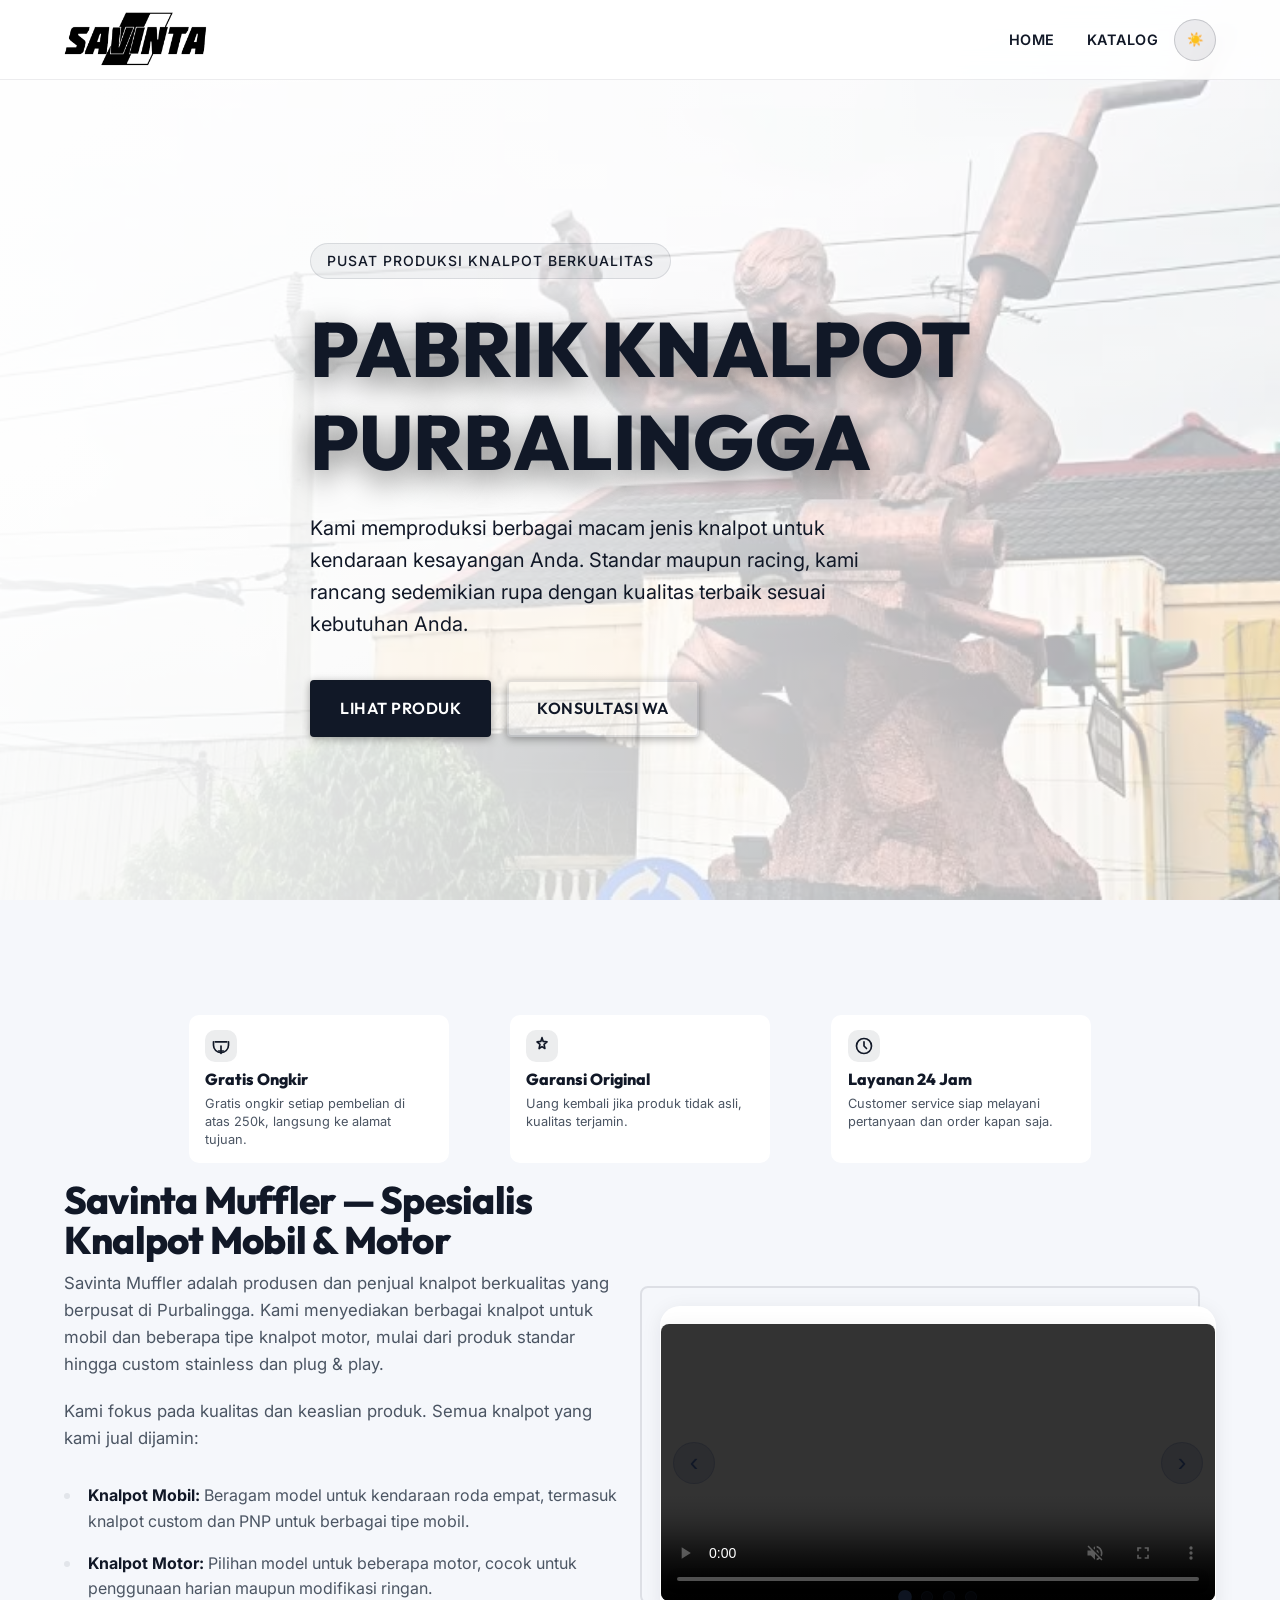
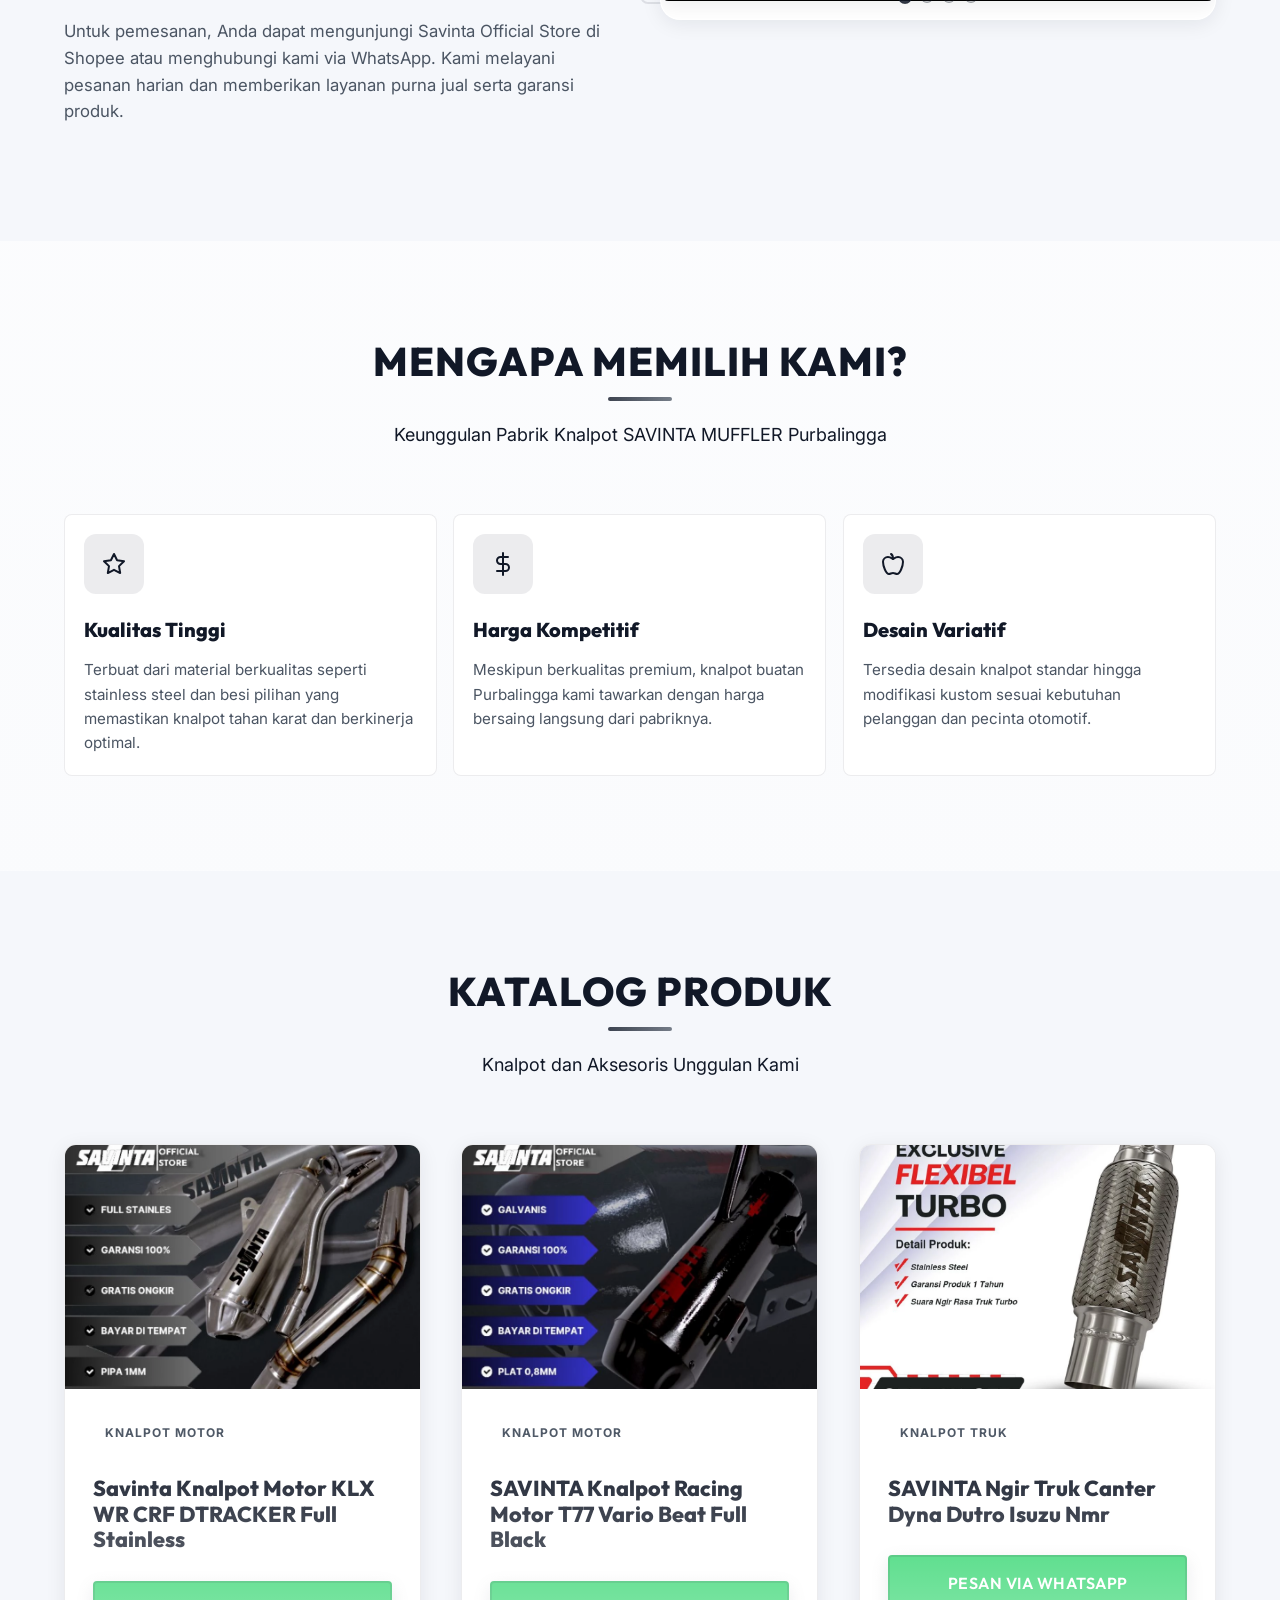
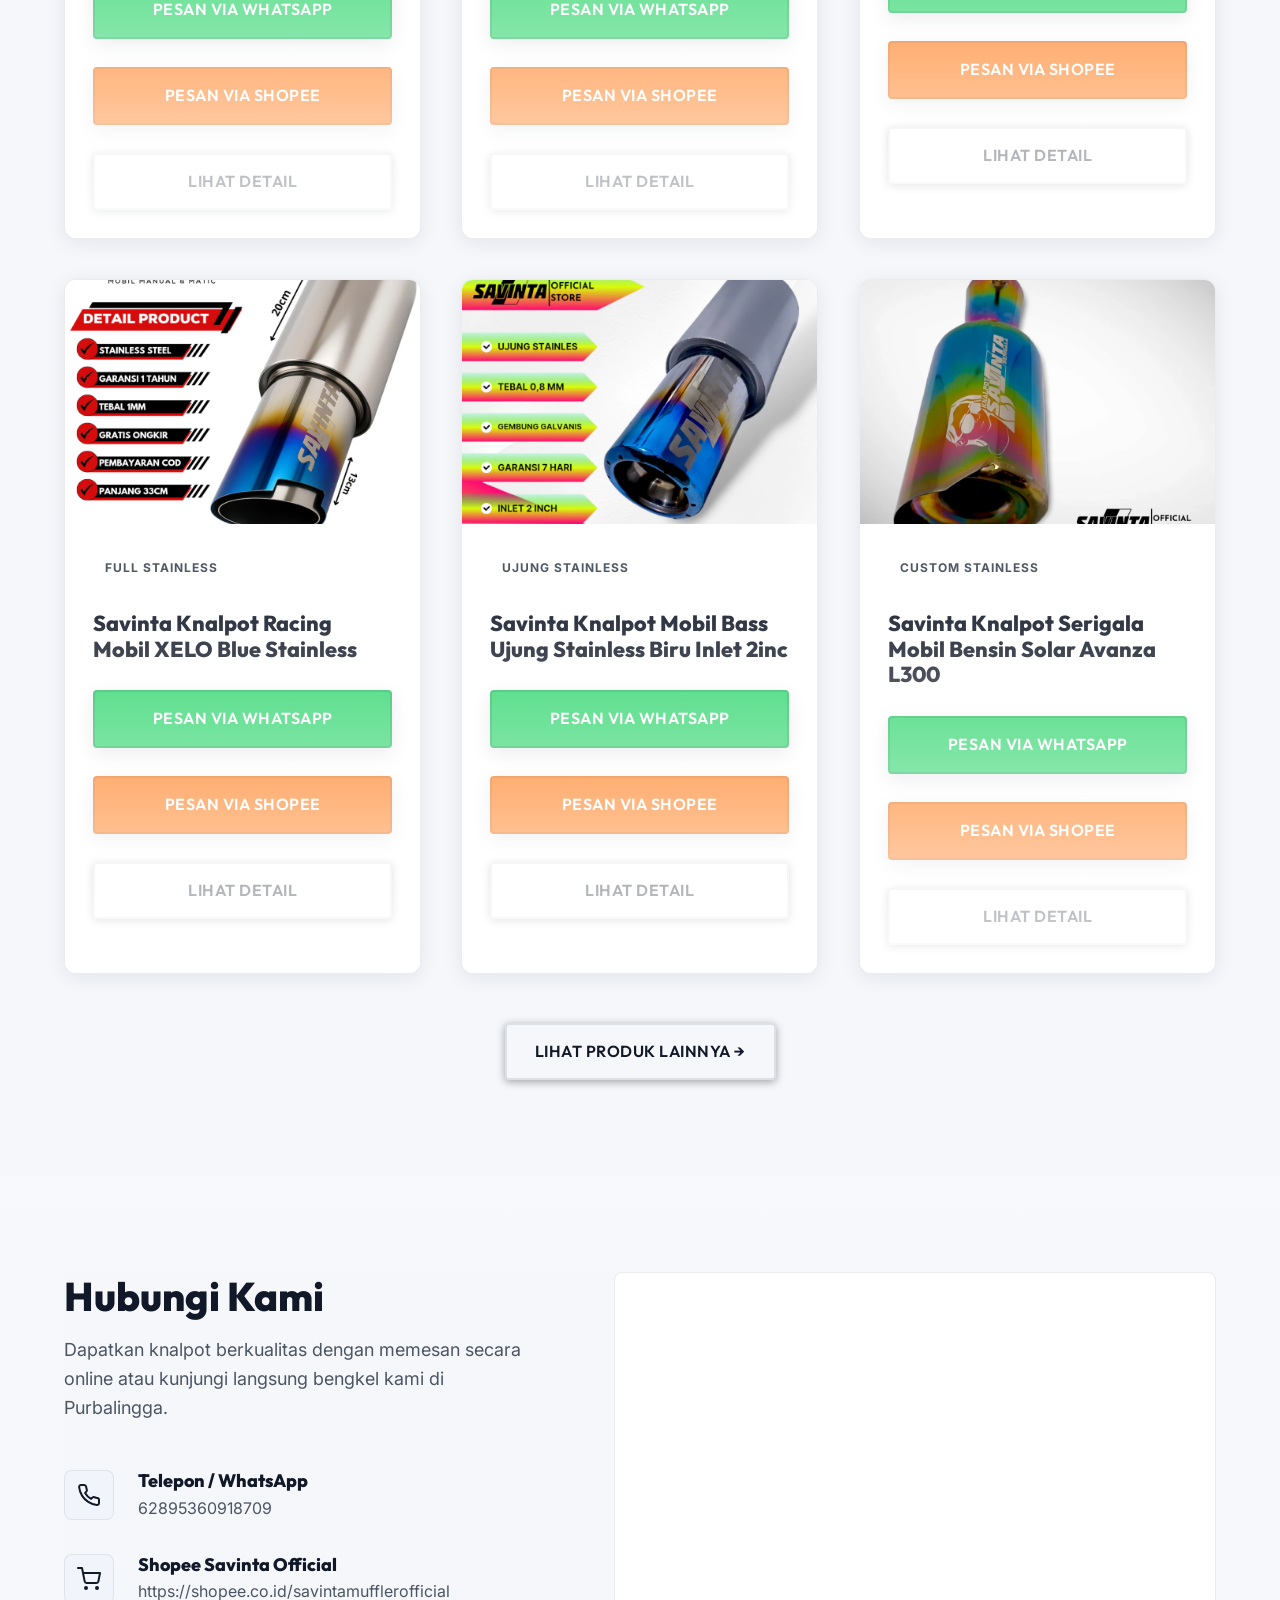
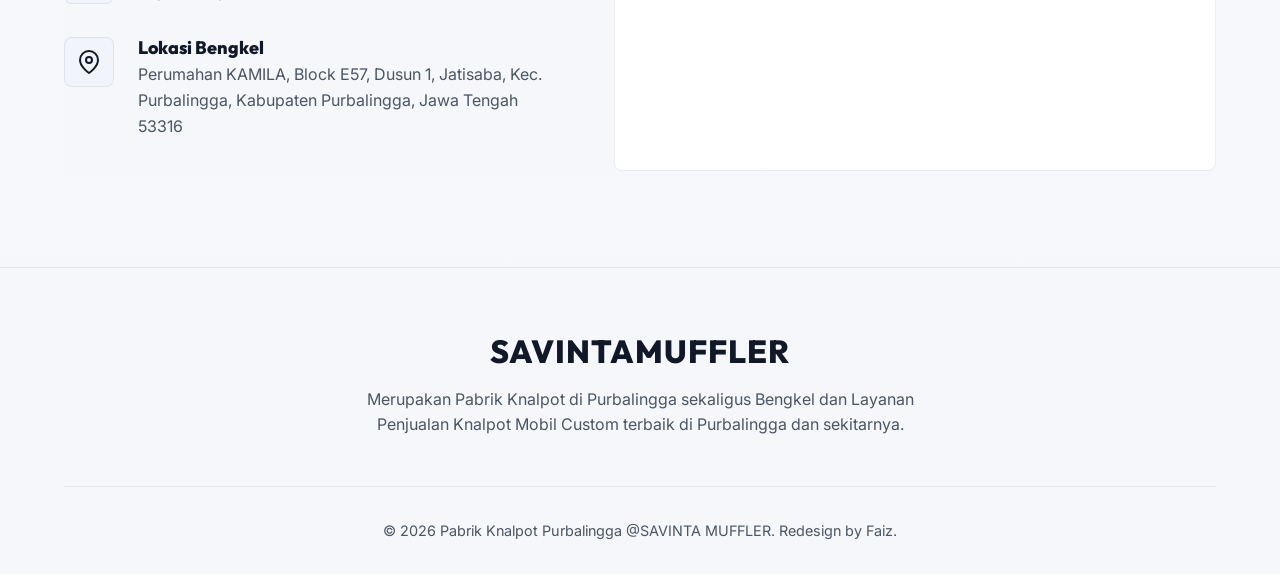
==== index.html @ f78b338f "Initial website upload" ====
<!DOCTYPE html>
<html lang="id">
<head>
    <meta charset="UTF-8">
    <meta name="viewport" content="width=device-width, initial-scale=1.0">
    <title>SAVINTA MUFFLER | Pabrik Knalpot Purbalingga</title>
    <meta name="description" content="Temukan knalpot berkualitas tinggi dari Pabrik Knalpot Purbalingga. Harga kompetitif, desain variatif, Customisasi terbaik.">
    <link rel="preconnect" href="https://fonts.googleapis.com">
    <link rel="preconnect" href="https://fonts.gstatic.com" crossorigin>
    <link href="https://fonts.googleapis.com/css2?family=Inter:wght@300;400;500;600&family=Outfit:wght@400;600;800;900&display=swap" rel="stylesheet">
    <link rel="stylesheet" href="style.css">
    <script src="products.js" defer></script>
</head>
<body>
    <!-- Navbar -->
    <nav class="navbar">
        <div class="container nav-container">
            <a href="index.html" class="logo"><img src="img/logo savinta.png" alt="Savinta Muffler"></a>
            <div class="nav-links">
                <a href="#home">Home</a>
                <a href="catalog.html">Katalog</a>
            </div>
            <button class="theme-toggle" type="button" aria-label="Toggle light and dark mode">🌙</button>
            <button class="mobile-menu-btn" aria-label="Toggle Menu">
                <span></span>
                <span></span>
                <span></span>
            </button>
        </div>
    </nav>

    <!-- Hero Section -->
    <header id="home" class="hero">
        <div class="hero-overlay"></div>
        <div class="container hero-content animate-on-scroll">
            <div class="hero-badge">Pusat Produksi Knalpot Berkualitas</div>
            <h1>PABRIK KNALPOT<br><span class="text-accent">PURBALINGGA</span></h1>
            <p>Kami memproduksi berbagai macam jenis knalpot untuk kendaraan kesayangan Anda. Standar maupun racing, kami rancang sedemikian rupa dengan kualitas terbaik sesuai kebutuhan Anda.</p>
            <div class="hero-buttons">
                <a href="#products" class="btn btn-primary">Lihat Produk</a>
                <a href="#contact" class="btn btn-secondary">Konsultasi WA</a>
            </div>
        </div>
    </header>

    <!-- About Section -->
    <section id="about" class="section about-section">
        <div class="container">
            <div class="about-benefits animate-on-scroll fade-up">
                <div class="benefit-grid">
                    <div class="benefit-card">
                        <div class="benefit-icon">
                            <svg width="20" height="20" viewBox="0 0 24 24" fill="none" stroke="currentColor" stroke-width="2" stroke-linecap="round" stroke-linejoin="round"><path d="M3 7v4a9 9 0 0 0 18 0V7"></path><path d="M5 7h14"></path><path d="M12 12v9"></path><path d="M9 18h6"></path></svg>
                        </div>
                        <h3>Gratis Ongkir</h3>
                        <p>Gratis ongkir setiap pembelian di atas 250k, langsung ke alamat tujuan.</p>
                    </div>
                    <div class="benefit-card">
                        <div class="benefit-icon">
                            <svg width="20" height="20" viewBox="0 0 24 24" fill="none" stroke="currentColor" stroke-width="2" stroke-linecap="round" stroke-linejoin="round"><path d="M12 2l1.45 4.53L18 7.1l-3.5 2.92L15.45 15 12 12.77 8.55 15l1-4.98L6 7.1l4.55-.57L12 2z"></path></svg>
                        </div>
                        <h3>Garansi Original</h3>
                        <p>Uang kembali jika produk tidak asli, kualitas terjamin.</p>
                    </div>
                    <div class="benefit-card">
                        <div class="benefit-icon">
                            <svg width="20" height="20" viewBox="0 0 24 24" fill="none" stroke="currentColor" stroke-width="2" stroke-linecap="round" stroke-linejoin="round"><circle cx="12" cy="12" r="9"></circle><path d="M12 7v5l3 3"></path></svg>
                        </div>
                        <h3>Layanan 24 Jam</h3>
                        <p>Customer service siap melayani pertanyaan dan order kapan saja.</p>
                    </div>
                </div>
            </div>
            <div class="about-grid">
                <div class="about-text animate-on-scroll fade-left">
                    <h2>Savinta Muffler — Spesialis Knalpot <span class="text-accent">Mobil & Motor</span></h2>
                    <p>Savinta Muffler adalah produsen dan penjual knalpot berkualitas yang berpusat di Purbalingga. Kami menyediakan berbagai knalpot untuk mobil dan beberapa tipe knalpot motor, mulai dari produk standar hingga custom stainless dan plug & play.</p>
                    <p>Kami fokus pada kualitas dan keaslian produk. Semua knalpot yang kami jual dijamin:</p>
                    <ul class="about-list">
                        <li><strong>Knalpot Mobil:</strong> Beragam model untuk kendaraan roda empat, termasuk knalpot custom dan PNP untuk berbagai tipe mobil.</li>
                        <li><strong>Knalpot Motor:</strong> Pilihan model untuk beberapa motor, cocok untuk penggunaan harian maupun modifikasi ringan.</li>
                    </ul>
                    <p>Untuk pemesanan, Anda dapat mengunjungi Savinta Official Store di Shopee atau menghubungi kami via WhatsApp. Kami melayani pesanan harian dan memberikan layanan purna jual serta garansi produk.</p>
                </div>
                <div class="about-image animate-on-scroll fade-right">
                    <div class="media-carousel">
                        <div class="media-slides">
                            <div class="media-slide active">
                                <video muted autoplay loop playsinline controls preload="metadata">
                                    <source src="img/review knalpot.mp4" type="video/mp4">
                                    Video tidak didukung di browser ini.
                                </video>
                            </div>
                            <div class="media-slide">
                                <img src="img/Spanduk.png" alt="Spanduk Savinta Muffler">
                            </div>
                            <div class="media-slide">
                                <img src="img/sapnduk 2.jpg" alt="Spanduk Savinta Muffler 2">
                            </div>
                            <div class="media-slide">
                                <video muted autoplay loop playsinline controls preload="metadata">
                                    <source src="img/video_review.mp4" type="video/mp4">
                                    Video tidak didukung di browser ini.
                                </video>
                            </div>
                        </div>
                        <button class="carousel-button prev" aria-label="Sebelumnya">‹</button>
                        <button class="carousel-button next" aria-label="Selanjutnya">›</button>
                        <div class="carousel-dots"></div>
                    </div>
                </div>
            </div>
        </div>
    </section>

    <!-- Features Section -->
    <section id="features" class="section features-section">
        <div class="container">
            <div class="section-header animate-on-scroll">
                <h2>Mengapa Memilih Kami?</h2>
                <p>Keunggulan Pabrik Knalpot SAVINTA MUFFLER Purbalingga</p>
            </div>
            <div class="features-grid">
                <div class="feature-card animate-on-scroll fade-up" style="transition-delay: 0.1s;">
                    <div class="feature-icon">
                        <svg width="24" height="24" viewBox="0 0 24 24" fill="none" stroke="currentColor" stroke-width="2" stroke-linecap="round" stroke-linejoin="round"><polygon points="12 2 15.09 8.26 22 9.27 17 14.14 18.18 21.02 12 17.77 5.82 21.02 7 14.14 2 9.27 8.91 8.26 12 2"></polygon></svg>
                    </div>
                    <h3>Kualitas Tinggi</h3>
                    <p>Terbuat dari material berkualitas seperti stainless steel dan besi pilihan yang memastikan knalpot tahan karat dan berkinerja optimal.</p>
                </div>
                <div class="feature-card animate-on-scroll fade-up" style="transition-delay: 0.2s;">
                    <div class="feature-icon">
                        <svg width="24" height="24" viewBox="0 0 24 24" fill="none" stroke="currentColor" stroke-width="2" stroke-linecap="round" stroke-linejoin="round"><line x1="12" y1="1" x2="12" y2="23"></line><path d="M17 5H9.5a3.5 3.5 0 0 0 0 7h5a3.5 3.5 0 0 1 0 7H6"></path></svg>
                    </div>
                    <h3>Harga Kompetitif</h3>
                    <p>Meskipun berkualitas premium, knalpot buatan Purbalingga kami tawarkan dengan harga bersaing langsung dari pabriknya.</p>
                </div>
                <div class="feature-card animate-on-scroll fade-up" style="transition-delay: 0.3s;">
                    <div class="feature-icon">
                        <svg width="24" height="24" viewBox="0 0 24 24" fill="none" stroke="currentColor" stroke-width="2" stroke-linecap="round" stroke-linejoin="round"><path d="M12 20.94c1.5 0 2.75 1.06 4 1.06 3 0 6-8 6-12.22A4.91 4.91 0 0 0 17 5c-2.22 0-4 1.44-5 2-1-.56-2.78-2-5-2a4.9 4.9 0 0 0-5 4.78C2 14 5 22 8 22c1.25 0 2.5-1.06 4-1.06Z"></path><path d="M10 2c1 .5 2 2 2 5"></path></svg>
                    </div>
                    <h3>Desain Variatif</h3>
                    <p>Tersedia desain knalpot standar hingga modifikasi kustom sesuai kebutuhan pelanggan dan pecinta otomotif.</p>
                </div>
            </div>
        </div>
    </section>

    <!-- Products Section -->
    <section id="products" class="section products-section">
        <div class="container">
            <div class="section-header animate-on-scroll">
                <h2>Katalog Produk</h2>
                <p>Knalpot dan Aksesoris Unggulan Kami</p>
            </div>
            
            <div class="products-grid">
                <div class="product-card animate-on-scroll fade-up">
                    <div class="product-image">
                        <img src="img/knaplot motor/Motor KLX WR CRF DTRACKER Full Stainles.webp" alt="Savinta Knalpot Motor KLX WR CRF DTRACKER">
                    </div>
                    <div class="product-info">
                        <span class="product-category">Knalpot Motor</span>
                        <h3>Savinta Knalpot Motor KLX WR CRF DTRACKER Full Stainless</h3>
                        <a class="btn btn-whatsapp btn-full" target="_blank" href="https://api.whatsapp.com/send?phone=62895360918709&text=Haloo%20SavintaMuffler%20Saya%20mau%20pesan%20Knalpot%20Motor%20KLX%20WR%20CRF%20DTRACKER%20Full%20Stainless">Pesan via WhatsApp</a>
                        <a class="btn btn-shopee btn-full" target="_blank" href="https://shopee.co.id/Savinta-Knalpot-Motor-KLX-WR-CRF-DTRACKER-Full-Stainles-Plug-N-Play-Type-NERO-i.252557546.18395927145?extraParams=%7B%22display_model_id%22%3A207223590487%2C%22model_selection_logic%22%3A3%7D">Pesan via Shopee</a>
                        <a href="product.html?id=motor-klx-wr-crf-dtracker-full-stainless" class="btn btn-secondary btn-full">Lihat Detail</a>
                    </div>
                </div>
                <div class="product-card animate-on-scroll fade-up">
                    <div class="product-image">
                        <img src="img/knaplot motor/Motor T77 Vario Beat full black.webp" alt="SAVINTA Knalpot Racing Motor T77 Vario Beat Full Black">
                    </div>
                    <div class="product-info">
                        <span class="product-category">Knalpot Motor</span>
                        <h3>SAVINTA Knalpot Racing Motor T77 Vario Beat Full Black</h3>
                        <a class="btn btn-whatsapp btn-full" target="_blank" href="https://api.whatsapp.com/send?phone=62895360918709&text=Haloo%20SavintaMuffler%20Saya%20mau%20pesan%20Knalpot%20Motor%20T77%20Vario%20Beat%20Full%20Black">Pesan via WhatsApp</a>
                        <a class="btn btn-shopee btn-full" target="_blank" href="https://shopee.co.id/SAVINTA-Knalpot-Racing-Motor-T77-Vario-Beat-Scoopy-Nmax-Pcx-Aerox-Mio-J-Sporty-Fino-Gt-Soul-Standar-Original-Gembung-Besar-Tsukigi-i.252557546.23049124975?extraParams=%7B%22display_model_id%22%3A217239571297%2C%22model_selection_logic%22%3A3%7D">Pesan via Shopee</a>
                        <a href="product.html?id=motor-t77-vario-beat-full-black" class="btn btn-secondary btn-full">Lihat Detail</a>
                    </div>
                </div>
                <div class="product-card animate-on-scroll fade-up">
                    <div class="product-image">
                        <img src="img/Savinta ngir truk/Canter Dyna Dutro Isuzu Nmr.webp" alt="SAVINTA Ngir Truk Canter Dyna Dutro Isuzu Nmr">
                    </div>
                    <div class="product-info">
                        <span class="product-category">Knalpot Truk</span>
                        <h3>SAVINTA Ngir Truk Canter Dyna Dutro Isuzu Nmr</h3>
                        <a class="btn btn-whatsapp btn-full" target="_blank" href="https://api.whatsapp.com/send?phone=62895360918709&text=Haloo%20SavintaMuffler%20Saya%20mau%20pesan%20Knalpot%20Canter%20Dyna%20Dutro%20Isuzu%20Nmr">Pesan via WhatsApp</a>
                        <a class="btn btn-shopee btn-full" target="_blank" href="https://shopee.co.id/SAVINTA-Ngir-Truk-Canter-Dyna-Dutro-Isuzu-Nmr-Nkr-Full-Stainles-i.252557546.5234963029?extraParams=%7B%22display_model_id%22%3A266043408304%2C%22model_selection_logic%22%3A3%7D">Pesan via Shopee</a>
                        <a href="product.html?id=canter-dyna-dutro-isuzu-nmr" class="btn btn-secondary btn-full">Lihat Detail</a>
                    </div>
                </div>
                <div class="product-card animate-on-scroll fade-up">
                    <div class="product-image">
                        <img src="img/Savinta Full Stainlies/XELO Blue Stainles.webp" alt="Savinta Knalpot Racing Mobil XELO Blue Stainles">
                    </div>
                    <div class="product-info">
                        <span class="product-category">Full Stainless</span>
                        <h3>Savinta Knalpot Racing Mobil XELO Blue Stainless</h3>
                        <a class="btn btn-whatsapp btn-full" target="_blank" href="https://api.whatsapp.com/send?phone=62895360918709&text=Haloo%20SavintaMuffler%20Saya%20mau%20pesan%20XELO%20Blue%20Stainless">Pesan via WhatsApp</a>
                        <a class="btn btn-shopee btn-full" target="_blank" href="https://shopee.co.id/Savinta-Knalpot-Racing-Mobil-XELO-Blue-Stainles-Bass-Size-33cm-i.252557546.21867920688?extraParams=%7B%22display_model_id%22%3A29295807400%2C%22model_selection_logic%22%3A3%7D">Pesan via Shopee</a>
                        <a href="product.html?id=xelo-blue-stainless" class="btn btn-secondary btn-full">Lihat Detail</a>
                    </div>
                </div>
                <div class="product-card animate-on-scroll fade-up">
                    <div class="product-image">
                        <img src="img/Savinta ujung stainles/Biru Inlet 2inc.webp" alt="Savinta Knalpot Mobil Bass Ujung Stainless Biru Inlet 2inc">
                    </div>
                    <div class="product-info">
                        <span class="product-category">Ujung Stainless</span>
                        <h3>Savinta Knalpot Mobil Bass Ujung Stainless Biru Inlet 2inc</h3>
                        <a class="btn btn-whatsapp btn-full" target="_blank" href="https://api.whatsapp.com/send?phone=62895360918709&text=Haloo%20SavintaMuffler%20Saya%20mau%20pesan%20Biru%20Inlet%202inc">Pesan via WhatsApp</a>
                        <a class="btn btn-shopee btn-full" target="_blank" href="https://shopee.co.id/[base64].252557546.10440700249?extraParams=%7B%22display_model_id%22%3A127456557837%2C%22model_selection_logic%22%3A3%7D">Pesan via Shopee</a>
                        <a href="product.html?id=biru-inlet-2inc" class="btn btn-secondary btn-full">Lihat Detail</a>
                    </div>
                </div>
                <div class="product-card animate-on-scroll fade-up">
                    <div class="product-image">
                        <img src="img/Knalpot Serigala/Mobil Bensin Solar Avanza L300.webp" alt="Savinta Knalpot Serigala Mobil Bensin Solar Avanza L300">
                    </div>
                    <div class="product-info">
                        <span class="product-category">Custom Stainless</span>
                        <h3>Savinta Knalpot Serigala Mobil Bensin Solar Avanza L300</h3>
                        <a class="btn btn-whatsapp btn-full" target="_blank" href="https://api.whatsapp.com/send?phone=62895360918709&text=Haloo%20SavintaMuffler%20Saya%20mau%20pesan%20Mobil%20Bensin%20Solar%20Avanza%20L300">Pesan via WhatsApp</a>
                        <a class="btn btn-shopee btn-full" target="_blank" href="https://shopee.co.id/Savinta-Knalpot-Serigala-Mobil-Bensin-Solar-Avanza-L300-Grandmax-Luxio-Traga-Panther-Kijang-Xenia-Sigra-i.252557546.9813675841?extraParams=%7B%22display_model_id%22%3A53652428370%2C%22model_selection_logic%22%3A3%7D">Pesan via Shopee</a>
                        <a href="product.html?id=mobil-bensin-solar-avanza-l300" class="btn btn-secondary btn-full">Lihat Detail</a>
                    </div>
                </div>
            </div>
            
            <div class="text-center" style="margin-top: 3rem;">
                <a href="catalog.html" class="btn btn-secondary">Lihat Produk Lainnya →</a>
            </div>
        </div>
    </section>

    <!-- Contact & Location Section -->
    <section id="contact" class="section contact-section">
        <div class="container">
            <div class="contact-grid">
                <div class="contact-info animate-on-scroll fade-right">
                    <h2>Hubungi Kami</h2>
                    <p>Dapatkan knalpot berkualitas dengan memesan secara online atau kunjungi langsung bengkel kami di Purbalingga.</p>
                    
                    <div class="contact-methods">
                        <div class="contact-item">
                            <div class="contact-icon">
                                <svg width="24" height="24" viewBox="0 0 24 24" fill="none" stroke="currentColor" stroke-width="2" stroke-linecap="round" stroke-linejoin="round"><path d="M22 16.92v3a2 2 0 0 1-2.18 2 19.79 19.79 0 0 1-8.63-3.07 19.5 19.5 0 0 1-6-6 19.79 19.79 0 0 1-3.07-8.67A2 2 0 0 1 4.11 2h3a2 2 0 0 1 2 1.72 12.84 12.84 0 0 0 .7 2.81 2 2 0 0 1-.45 2.11L8.09 9.91a16 16 0 0 0 6 6l1.27-1.27a2 2 0 0 1 2.11-.45 12.84 12.84 0 0 0 2.81.7A2 2 0 0 1 22 16.92z"></path></svg>
                            </div>
                            <div>
                                <h4>Telepon / WhatsApp</h4>
                                <p><a href="https://api.whatsapp.com/send?phone=62895360918709" target="_blank">62895360918709</a></p>
                            </div>
                        </div>
                        <div class="contact-item">
                            <div class="contact-icon">
                                <svg width="24" height="24" viewBox="0 0 24 24" fill="none" stroke="currentColor" stroke-width="2" stroke-linecap="round" stroke-linejoin="round">
                                    <circle cx="9" cy="21" r="1"></circle>
                                    <circle cx="20" cy="21" r="1"></circle>
                                    <path d="M1 1h4l2.68 13.39a2 2 0 0 0 2 1.61h9.72a2 2 0 0 0 2-1.61L23 6H6"></path>
                                </svg>
                            </div>
                            <div>
                                <h4>Shopee Savinta Official</h4>
                                <p><a href="https://shopee.co.id/savintamufflerofficial?page=0&shopCollection=245071806" target="_blank">https://shopee.co.id/savintamufflerofficial</a></p>
                            </div>
                        </div>
                        <div class="contact-item">
                            <div class="contact-icon">
                                <svg width="24" height="24" viewBox="0 0 24 24" fill="none" stroke="currentColor" stroke-width="2" stroke-linecap="round" stroke-linejoin="round"><path d="M21 10c0 7-9 13-9 13s-9-6-9-13a9 9 0 0 1 18 0z"></path><circle cx="12" cy="10" r="3"></circle></svg>
                            </div>
                            <div>
                                <h4>Lokasi Bengkel</h4>
                                <p>Perumahan KAMILA, Block E57, Dusun 1, Jatisaba, Kec. Purbalingga, Kabupaten Purbalingga, Jawa Tengah 53316</p>
                            </div>
                        </div>
                    </div>
                </div>
                <div class="contact-map animate-on-scroll fade-left">
                    <div class="map-container">
                        <iframe src="https://www.google.com/maps/embed?pb=!1m18!1m12!1m3!1d3956.589694545901!2d109.3903911751651!3d-7.399785572860314!2m3!1f0!2f0!3f0!3m2!1i1024!2i768!4f13.1!3m3!1m2!1s0x2e65595ae5bf786d%3A0x7cb6e2f49caf1fd!2sSAVINTA%20MUFFLER%20(%20PUSAT%20KNALPOT%20)!5e0!3m2!1sid!2sid!4v1781726439568!5m2!1sid!2sid" width="600" height="450" style="border:0;" allowfullscreen="" loading="lazy" referrerpolicy="no-referrer-when-downgrade"></iframe>
                    </div>
                </div>
            </div>
        </div>
    </section>

    <!-- Footer -->
    <footer class="footer">
        <div class="container">
            <div class="footer-content">
                <div class="footer-logo">
                    <h2>SAVINTA<span>MUFFLER</span></h2>
                    <p>Merupakan Pabrik Knalpot di Purbalingga sekaligus Bengkel dan Layanan Penjualan Knalpot Mobil Custom terbaik di Purbalingga dan sekitarnya.</p>
                </div>
            </div>
            <div class="footer-bottom">
                <p>&copy; 2026 Pabrik Knalpot Purbalingga @SAVINTA MUFFLER. Redesign by Faiz.</p>
            </div>
        </div>
    </footer>

    <script src="script.js"></script>
</body>
</html>
---- style.css ----
:root {
    /* Color Palette - Premium Dark/Garage Theme */
    --bg-primary: #000000;
    --bg-secondary: #0b0b0b;
    --bg-tertiary: #141414;

    --accent-primary: #ffffff; /* white accent for monochrome */
    --accent-hover: #e6e6e6;
    --accent-contrast: #000000; /* contrasting dark color for buttons/text */

    --text-primary: #ffffff;
    --text-secondary: #bfbfbf;
    --text-muted: #808080;
    
    --border-color: rgba(255, 255, 255, 0.08);
    
    /* Typography */
    --font-heading: 'Outfit', sans-serif;
    --font-body: 'Inter', sans-serif;
    
    /* Layout */
    --max-width: 1200px;
    --nav-height: 80px;
    
    /* Effects */
    --transition-fast: 0.2s ease;
    --transition-normal: 0.4s cubic-bezier(0.16, 1, 0.3, 1);
    --shadow-subtle: 0 4px 20px rgba(0,0,0,0.45);
    --shadow-glow: 0 6px 18px rgba(0,0,0,0.35);
}

* {
    margin: 0;
    padding: 0;
    box-sizing: border-box;
}

html {
    scroll-behavior: smooth;
    scroll-padding-top: var(--nav-height);
}

body {
    font-family: var(--font-body);
    background-color: var(--bg-primary);
    background-image: linear-gradient(180deg, rgba(255,255,255,0.02) 0%, rgba(0,0,0,0.06) 100%);
    color: var(--text-primary);
    line-height: 1.6;
    overflow-x: hidden;
}

body.light-mode {
    --bg-primary: #f5f7fb;
    --bg-secondary: #ffffff;
    --bg-tertiary: #f1f5fb;
    --accent-primary: #111827;
    --accent-hover: #1f2937;
    --accent-contrast: #ffffff;
    --text-primary: #111827;
    --text-secondary: #4b5563;
    --text-muted: #6b7280;
    --border-color: rgba(17, 24, 39, 0.08);
    --shadow-subtle: 0 4px 20px rgba(15, 23, 42, 0.08);
    --shadow-glow: 0 6px 18px rgba(15, 23, 42, 0.12);
    background-color: var(--bg-primary);
    background-image: linear-gradient(180deg, rgba(255,255,255,0.95) 0%, rgba(245,247,251,0.95) 100%);
}

body.light-mode .navbar {
    background-color: rgba(255,255,255,0.88);
}

body.light-mode .navbar.scrolled {
    background-color: rgba(255,255,255,0.98);
    box-shadow: 0 4px 20px rgba(15,23,42,0.08);
    border-bottom-color: var(--border-color);
}

body.light-mode .hero-overlay {
    background: linear-gradient(90deg, rgba(245,247,251,0.9) 0%, rgba(245,247,251,0.75) 50%, rgba(245,247,251,0.6) 100%);
}

body.light-mode .btn-primary {
    background-color: var(--accent-primary);
    color: var(--accent-contrast);
    border-color: rgba(17,24,39,0.12);
}

body.light-mode .btn-primary:hover {
    box-shadow: 0 12px 28px rgba(15,23,42,0.1);
}

body.light-mode .btn-secondary:hover {
    border-color: rgba(17,24,39,0.15);
    background-color: rgba(17,24,39,0.04);
}

body.light-mode .footer-bottom {
    border-top-color: var(--border-color);
    color: var(--text-muted);
}

body.light-mode .nav-links a:hover::after,
body.light-mode .nav-links a.active::after {
    background-color: var(--accent-primary);
}

body.light-mode .hero p,
body.light-mode .section-header p,
body.light-mode .about-text p,
body.light-mode .product-info h3,
body.light-mode .product-info span,
body.light-mode .feature-card p,
body.light-mode .benefit-card p,
body.light-mode .contact-info p,
body.light-mode .footer p {
    color: var(--text-secondary);
}

body.light-mode .btn-primary {
    background-color: var(--accent-primary);
    color: var(--accent-contrast);
}

body.light-mode .btn-secondary {
    color: var(--text-primary);
    border-color: rgba(17,24,39,0.1);
}

body.light-mode .nav-links a {
    color: var(--text-primary);
}

body.light-mode .catalog-control-panel,
body.light-mode .product-card,
body.light-mode .detail-info,
body.light-mode .media-carousel,
body.light-mode .benefit-card,
body.light-mode .feature-card,
body.light-mode .contact-icon,
body.light-mode .footer {
    background-color: var(--bg-secondary);
}

body.light-mode .catalog-control-panel {
    border-color: var(--border-color);
    box-shadow: var(--shadow-subtle);
}

body.light-mode .catalog-search input,
body.light-mode .catalog-filter select {
    background-color: var(--bg-tertiary);
    border-color: var(--border-color);
    color: var(--text-primary);
}

body.light-mode .catalog-search input::placeholder,
body.light-mode .catalog-filter select {
    color: var(--text-secondary);
}

body.light-mode .product-card {
    border: 1px solid var(--border-color);
    box-shadow: 0 12px 24px rgba(15,23,42,0.08);
}

body.light-mode .product-card:hover {
    box-shadow: 0 14px 30px rgba(15,23,42,0.12);
}

body.light-mode .product-image {
    background-color: #f8fafc;
}

body.light-mode .product-card::after {
    background: linear-gradient(180deg, transparent 0%, rgba(245,247,251,0.95) 100%);
}

body.light-mode .carousel-button {
    background: rgba(17,24,39,0.18);
    color: var(--text-primary);
    border-color: rgba(17,24,39,0.24);
}

body.light-mode .carousel-button:hover {
    background: rgba(17,24,39,0.24);
}

body.light-mode .carousel-dot {
    background: rgba(17,24,39,0.18);
    border-color: rgba(17,24,39,0.25);
}

body.light-mode .carousel-dot.active {
    background: rgba(17,24,39,0.85);
}

body.light-mode .btn-secondary:hover {
    border-color: rgba(17,24,39,0.15);
    background-color: rgba(17,24,39,0.04);
}

body.light-mode .footer {
    border-top-color: var(--border-color);
    background-color: var(--bg-tertiary);
}

body.light-mode .hero h1,
body.light-mode .hero p,
body.light-mode .hero-badge,
body.light-mode .section-header h2,
body.light-mode .section-header p,
body.light-mode .about-text h2,
body.light-mode .detail-info h1,
body.light-mode .product-info h3,
body.light-mode .feature-card h3,
body.light-mode .benefit-card h3,
body.light-mode .contact-item h4,
body.light-mode .contact-info > p {
    color: var(--text-primary);
}

body.light-mode .hero-edge,
body.light-mode .about-text p,
body.light-mode .product-description,
body.light-mode .detail-error p,
body.light-mode .footer p,
body.light-mode .benefit-card p,
body.light-mode .feature-card p {
    color: var(--text-secondary);
}

body.light-mode .hero-overlay {
    background: linear-gradient(90deg, rgba(255,255,255,0.92) 0%, rgba(255,255,255,0.78) 50%, rgba(255,255,255,0.68) 100%);
}

body.light-mode .hero-badge {
    background-color: rgba(17,24,39,0.05);
    border-color: rgba(17,24,39,0.12);
}

body.light-mode .about-section,
body.light-mode .products-section,
body.light-mode .product-detail-page,
body.light-mode .contact-grid {
    background-color: var(--bg-primary);
}

body.light-mode .about-image::before {
    border-color: rgba(17,24,39,0.1);
}

body.light-mode .about-image img,
body.light-mode .about-image video,
body.light-mode .detail-image img,
body.light-mode .product-card {
    box-shadow: var(--shadow-subtle);
}

body.light-mode .product-card::after {
    background: linear-gradient(180deg, transparent 0%, rgba(255,255,255,0.85) 100%);
}

body.light-mode .feature-icon,
body.light-mode .benefit-icon {
    background-color: rgba(17,24,39,0.08);
}

body.light-mode .contact-icon {
    background-color: var(--bg-tertiary);
    color: var(--accent-primary);
}

body.light-mode .map-container {
    background-color: var(--bg-secondary);
}

body.light-mode .nav-links {
    background-color: rgba(255,255,255,0.98);
}

body.light-mode .nav-links.active {
    background-color: rgba(255,255,255,0.98);
}

body.light-mode .mobile-menu-btn span {
    background-color: var(--text-primary);
}

body.light-mode .theme-toggle {
    background: rgba(17,24,39,0.08);
    color: var(--text-primary);
    border-color: rgba(17,24,39,0.18);
}

body.light-mode .hero h1,
body.light-mode .hero p,
body.light-mode .hero-badge {
    color: var(--text-primary);
}

body.light-mode .hero-overlay {
    background: linear-gradient(90deg, rgba(255,255,255,0.95) 0%, rgba(255,255,255,0.8) 50%, rgba(255,255,255,0.65) 100%);
}

body.light-mode .hero-badge {
    border-color: rgba(17,24,39,0.1);
}

body.light-mode .about-section,
body.light-mode .products-section,
body.light-mode .footer,
body.light-mode .product-detail-page,
body.light-mode .contact-grid {
    background-color: var(--bg-primary);
}

body.light-mode .section-header h2::after {
    background: linear-gradient(90deg, rgba(17,24,39,0.85), rgba(75,85,99,0.8));
}

body.light-mode .about-list li::before,
body.light-mode .feature-icon,
body.light-mode .benefit-icon {
    background-color: rgba(17,24,39,0.08);
}

body.light-mode .contact-icon {
    background-color: var(--bg-tertiary);
    color: var(--accent-primary);
}

body.light-mode .map-container {
    background-color: var(--bg-secondary);
}

body.light-mode .mobile-menu-btn span {
    background-color: var(--text-primary);
}

body.light-mode .nav-links {
    background-color: rgba(255,255,255,0.98);
}

body.light-mode .nav-links.active {
    background-color: rgba(255,255,255,0.95);
}

body.light-mode .product-detail-actions a.btn-whatsapp,
body.light-mode .product-detail-actions a.btn-shopee {
    box-shadow: none;
}

body.light-mode .btn-whatsapp,
body.light-mode .btn-shopee {
    box-shadow: 0 6px 18px rgba(15,23,42,0.12);
}

body.light-mode .detail-error p,
body.light-mode .detail-info h1,
body.light-mode .product-description,
body.light-mode .contact-info > p {
    color: var(--text-secondary);
}

h1, h2, h3, h4, h5, h6 {
    font-family: var(--font-heading);
    font-weight: 800;
    line-height: 1.2;
}

a {
    text-decoration: none;
    color: inherit;
    transition: color var(--transition-fast);
}

ul {
    list-style: none;
}

.container {
    max-width: var(--max-width);
    margin: 0 auto;
    padding: 0 24px;
}

.text-accent {
    color: var(--accent-primary);
}

.text-center {
    text-align: center;
}

/* Typography Utilities */
.section-header {
    text-align: center;
    margin-bottom: 4rem;
}

.section-header h2 {
    font-size: 2.5rem;
    margin-bottom: 1rem;
    text-transform: uppercase;
    letter-spacing: 1px;
}

.section-header h2 {
    position: relative;
    padding-bottom: 1.25rem;
}

.section-header h2::after {
    content: '';
    position: absolute;
    left: 50%;
    transform: translateX(-50%);
    bottom: 0.25rem;
    width: 64px;
    height: 4px;
    background: linear-gradient(90deg, rgba(255,255,255,0.95), rgba(191,191,191,0.9));
    border-radius: 4px;
    opacity: 0.95;
}

.section-header p {
    color: var(--text-secondary);
    font-size: 1.125rem;
}

.section {
    padding: 6rem 0;
}

/* Buttons */
.btn {
    display: inline-flex;
    align-items: center;
    justify-content: center;
    padding: 14px 28px;
    font-family: var(--font-heading);
    font-weight: 600;
    font-size: 1rem;
    letter-spacing: 0.5px;
    border-radius: 4px;
    transition: all var(--transition-fast);
    cursor: pointer;
    text-transform: uppercase;
    gap: 8px;
    box-shadow: 0 2px 8px rgba(0,0,0,0.35);
}

.theme-toggle {
    width: 42px;
    height: 42px;
    display: inline-flex;
    align-items: center;
    justify-content: center;
    border: 1px solid rgba(255,255,255,0.12);
    border-radius: 50%;
    background: rgba(255,255,255,0.08);
    color: var(--accent-primary);
    cursor: pointer;
    margin-left: 1rem;
    transition: background var(--transition-fast), transform var(--transition-fast), color var(--transition-fast), border-color var(--transition-fast);
}

.theme-toggle:hover {
    background: rgba(255,255,255,0.16);
    transform: scale(1.05);
}

body.light-mode .theme-toggle {
    background: rgba(17,24,39,0.08);
    color: var(--text-primary);
    border-color: rgba(17,24,39,0.18);
}

.btn-primary {
    background-color: var(--accent-contrast);
    color: var(--accent-primary);
    border: 2px solid rgba(255,255,255,0.06);
}

.btn-primary:hover {
    background-color: var(--bg-secondary);
    border-color: rgba(255,255,255,0.12);
    box-shadow: 0 6px 24px rgba(0,0,0,0.45);
    transform: translateY(-2px);
}

.btn-whatsapp {
    background-color: #25d366;
    color: #ffffff;
    border: 2px solid #1eb85a;
}

.btn-whatsapp:hover {
    background-color: #1aa34a;
    border-color: #17a248;
    box-shadow: 0 8px 28px rgba(37, 211, 102, 0.24);
    transform: translateY(-2px);
}

.btn-shopee {
    background-color: #ff6d00;
    color: #ffffff;
    border: 2px solid #e55e00;
}

.btn-shopee:hover {
    background-color: #e65a00;
    border-color: #cc5200;
    box-shadow: 0 8px 28px rgba(255, 109, 0, 0.24);
    transform: translateY(-2px);
}

.btn-secondary {
    background-color: transparent;
    color: var(--text-primary);
    border: 2px solid var(--border-color);
}

.btn-secondary:hover {
    border-color: rgba(255,255,255,0.12);
    background-color: rgba(255,255,255,0.02);
    transform: translateY(-2px);
}

.btn-full {
    width: 100%;
}

/* Navbar */
.navbar {
    position: fixed;
    top: 0;
    left: 0;
    width: 100%;
    height: var(--nav-height);
    background-color: rgba(10, 10, 12, 0.85);
    backdrop-filter: blur(12px);
    -webkit-backdrop-filter: blur(12px);
    z-index: 1000;
    border-bottom: 1px solid var(--border-color);
    transition: all var(--transition-fast);
}

.navbar.scrolled {
    background-color: rgba(10, 10, 12, 0.98);
    box-shadow: 0 4px 20px rgba(0,0,0,0.5);
}

.nav-container {
    display: flex;
    justify-content: space-between;
    align-items: center;
    height: 100%;
}

.logo {
    font-family: var(--font-heading);
    font-size: 1.5rem;
    font-weight: 900;
    letter-spacing: 1px;
}

.logo span {
    color: var(--accent-primary);
}

.logo img {
    height: calc(var(--nav-height) * 1.8);
    width: auto;
    display: block;

    filter:
        drop-shadow(0 0 3px rgba(255,255,255,0.8))
        drop-shadow(0 0 8px rgba(255,255,255,0.5));
}

.nav-links {
    display: flex;
    gap: 2rem;
    margin-left: auto;
    align-items: center;
}

.nav-links a {
    font-size: 0.9rem;
    font-weight: 600;
    text-transform: uppercase;
    letter-spacing: 0.5px;
    position: relative;
    color: var(--text-primary);
}

.nav-links a::after {
    content: '';
    position: absolute;
    bottom: -4px;
    left: 0;
    width: 0;
    height: 2px;
    background-color: var(--accent-primary);
    transition: width var(--transition-fast);
}

.nav-links a:hover::after,
.nav-links a.active::after {
    width: 100%;
}

.mobile-menu-btn {
    display: none;
    background: none;
    border: none;
    cursor: pointer;
    width: 30px;
    height: 20px;
    position: relative;
    z-index: 1001;
}

.mobile-menu-btn span {
    position: absolute;
    width: 100%;
    height: 2px;
    background-color: var(--text-primary);
    left: 0;
    transition: all var(--transition-fast);
}

.mobile-menu-btn span:nth-child(1) { top: 0; }
.mobile-menu-btn span:nth-child(2) { top: 9px; }
.mobile-menu-btn span:nth-child(3) { bottom: 0; }

/* Hero Section */
.hero {
    position: relative;
    min-height: 100vh;
    display: flex;
    align-items: center;
    background-image: url('img/patung knalpot.jpg');
    background-size: cover;
    background-position: center;
    background-attachment: fixed;
    padding-top: var(--nav-height);
}

.hero-overlay {
    position: absolute;
    top: 0;
    left: 0;
    width: 100%;
    height: 100%;
    background: linear-gradient(
        90deg, 
        rgba(10, 10, 12, 0.95) 0%, 
        rgba(10, 10, 12, 0.8) 50%, 
        rgba(10, 10, 12, 0.6) 100%
    );
}

.hero-content {
    position: relative;
    z-index: 1;
    max-width: 800px;
}

.hero-badge {
    display: inline-block;
    padding: 6px 16px;
    background-color: rgba(255, 255, 255, 0.1);
    border: 1px solid rgba(255, 255, 255, 0.2);
    border-radius: 100px;
    font-size: 0.875rem;
    font-weight: 500;
    margin-bottom: 1.5rem;
    text-transform: uppercase;
    letter-spacing: 1px;
}

.hero h1 {
    font-size: clamp(3rem, 6vw, 5.5rem);
    text-transform: uppercase;
    margin-bottom: 1.5rem;
    text-shadow: 0 10px 30px rgba(0,0,0,0.5);
}

.hero p {
    font-size: 1.25rem;
    color: var(--text-secondary);
    margin-bottom: 2.5rem;
    max-width: 600px;
}

.hero-buttons {
    display: flex;
    gap: 1rem;
}

/* About Section */
.about-section {
    background-color: var(--bg-secondary);
}

.about-grid {
    display: grid;
    grid-template-columns: 1fr 1fr;
    gap: 2.5rem;
    align-items: center;
}

.about-image {
    position: relative;
}

.about-image img,
.about-image video {
    width: 100%;
    border-radius: 8px;
    box-shadow: var(--shadow-subtle);
    filter: none;
}

.media-carousel {
    position: relative;
    overflow: hidden;
    border-radius: 20px;
    background-color: rgba(255, 255, 255, 0.03);
    border: 1px solid rgba(255,255,255,0.08);
    box-shadow: var(--shadow-subtle);
}

.media-slides {
    display: flex;
    transition: transform 0.55s ease;
}

.media-slide {
    min-width: 100%;
    display: grid;
    place-items: center;
    overflow: hidden;
}

.media-slide img,
.media-slide video {
    width: 100%;
    max-height: 520px;
    object-fit: cover;
    display: block;
}

.carousel-button {
    position: absolute;
    top: 50%;
    transform: translateY(-50%);
    width: 42px;
    height: 42px;
    border-radius: 50%;
    border: 1px solid rgba(255,255,255,0.15);
    background: rgba(0,0,0,0.45);
    color: #ffffff;
    display: flex;
    align-items: center;
    justify-content: center;
    font-size: 1.6rem;
    cursor: pointer;
    transition: background var(--transition-fast), transform var(--transition-fast);
    z-index: 2;
}

.carousel-button:hover {
    background: rgba(255, 255, 255, 0.15);
    transform: translateY(-50%) scale(1.05);
}

.carousel-button.prev {
    left: 12px;
}

.carousel-button.next {
    right: 12px;
}

.carousel-dots {
    position: absolute;
    bottom: 16px;
    left: 50%;
    transform: translateX(-50%);
    display: flex;
    gap: 10px;
    z-index: 2;
}

.carousel-dot {
    width: 12px;
    height: 12px;
    border-radius: 50%;
    background: rgba(255,255,255,0.35);
    border: 1px solid rgba(255,255,255,0.7);
    cursor: pointer;
    transition: transform var(--transition-fast), background var(--transition-fast);
}

.carousel-dot.active {
    background: rgba(255,255,255,0.95);
    transform: scale(1.15);
}

.about-image::before {
    content: '';
    position: absolute;
    top: -20px;
    left: -20px;
    width: 100%;
    height: 100%;
    border: 2px solid var(--accent-primary);
    border-radius: 8px;
    z-index: -1;
}

.about-text h2 {
    font-size: 2.4rem;
    margin-bottom: 0.6rem;
    line-height: 1.05;
    letter-spacing: -0.02em;
    text-align: left;
    max-width: 660px;
}

.about-text p {
    color: var(--text-secondary);
    margin-bottom: 1.25rem;
    font-size: 1.05rem;
}

.about-list {
    margin-top: 2rem;
}

.about-list li {
    position: relative;
    padding-left: 1.5rem;
    margin-bottom: 1rem;
    color: var(--text-secondary);
}

.about-list li::before {
    content: '';
    position: absolute;
    left: 0;
    top: 10px;
    width: 6px;
    height: 6px;
    background-color: var(--accent-primary);
    border-radius: 50%;
}

.about-list li strong {
    color: var(--text-primary);
}

/* store-notice removed per user preference */

/* Features Section */
.about-benefits {
    display: block;
    margin: 1.2rem auto 1rem;
    width: 100%;
    max-width: 980px;
    padding: 0 1rem;
}

.benefit-grid {
    display: grid;
    grid-template-columns: repeat(3, 1fr);
    gap: 1rem;
    width: 100%;
    justify-items: center;
}

.benefit-card {
    width: 260px;
    max-width: 100%;
    display: flex;
    flex-direction: column;
    justify-content: flex-start;
    background-color: var(--bg-tertiary);
    padding: 0.85rem 0.95rem;
    border-radius: 10px;
    border: 1px solid rgba(255, 255, 255, 0.1);
    transition: all var(--transition-normal);
    min-height: 100px;
}

.benefit-card:hover {
    transform: translateY(-1px);
    border-color: rgba(255, 255, 255, 0.14);
    box-shadow: var(--shadow-glow);
}

.benefit-icon {
    width: 32px;
    height: 32px;
    margin-bottom: 0.5rem;
    display: flex;
    align-items: center;
    justify-content: center;
    background-color: rgba(255, 255, 255, 0.05);
    border-radius: 10px;
}

.benefit-card h3 {
    font-size: 1rem;
    margin-bottom: 0.4rem;
}

.benefit-card p {
    color: var(--text-secondary);
    font-size: 0.8rem;
    line-height: 1.4;
}

.features-grid {
    display: grid;
    grid-template-columns: repeat(3, 1fr);
    gap: 1rem;
}

.feature-card {
    background-color: var(--bg-tertiary);
    padding: 1.2rem;
    border-radius: 8px;
    border: 1px solid var(--border-color);
    transition: all var(--transition-normal);
}

.feature-card:hover {
    transform: translateY(-10px);
    border-color: var(--accent-primary);
    box-shadow: var(--shadow-glow);
}

.feature-icon {
    width: 60px;
    height: 60px;
    background-color: rgba(255, 255, 255, 0.04);
    color: var(--accent-primary);
    display: flex;
    align-items: center;
    justify-content: center;
    border-radius: 12px;
    margin-bottom: 1.5rem;
}

.feature-card h3 {
    font-size: 1.25rem;
    margin-bottom: 1rem;
}

.feature-card p {
    color: var(--text-secondary);
    font-size: 0.95rem;
}

/* Products Section */
.products-section {
    background-color: var(--bg-secondary);
}

.catalog-control-panel {
    display: grid;
    grid-template-columns: 1fr 260px;
    gap: 1rem;
    align-items: end;
    margin: 2rem 0 3rem;
    padding: 1.5rem;
    background-color: rgba(255,255,255,0.03);
    border: 1px solid rgba(255,255,255,0.08);
    border-radius: 18px;
}

.catalog-search,
.catalog-filter {
    display: flex;
    flex-direction: column;
    gap: 0.75rem;
}

.catalog-search label,
.catalog-filter label {
    font-size: 0.9rem;
    font-weight: 600;
    color: var(--accent-primary);
}

.catalog-search input,
.catalog-filter select {
    width: 100%;
    padding: 14px 16px;
    border-radius: 14px;
    border: 1px solid rgba(255,255,255,0.15);
    background-color: rgba(255,255,255,0.08);
    color: var(--text-primary);
    font-size: 0.95rem;
    outline: none;
}

.catalog-search input::placeholder,
.catalog-filter select option {
    color: var(--text-secondary);
}

.catalog-search input:focus,
.catalog-filter select:focus {
    border-color: rgba(255,255,255,0.3);
}

.catalog-filter select option {
    background-color: var(--bg-secondary);
    color: var(--text-primary);
}

body.light-mode .catalog-search input,
body.light-mode .catalog-filter select {
    background-color: var(--bg-tertiary);
    border-color: var(--border-color);
    color: var(--text-primary);
}

body.light-mode .catalog-search input::placeholder {
    color: var(--text-secondary);
}

body.light-mode .catalog-search input:focus,
body.light-mode .catalog-filter select:focus {
    border-color: rgba(17,24,39,0.22);
}

.products-grid {
    display: grid;
    grid-template-columns: repeat(auto-fill, minmax(320px, 1fr));
    gap: 2.5rem;
}

.product-card {
    background-color: rgba(255,255,255,0.02);
    border-radius: 12px;
    overflow: hidden;
    border: 1px solid rgba(255,255,255,0.04);
    transition: transform var(--transition-normal), box-shadow var(--transition-normal);
    display: flex;
    flex-direction: column;
    cursor: pointer;
    min-height: 100%;
    position: relative;
}

.product-card:hover {
    transform: translateY(-10px);
    border-color: rgba(255, 255, 255, 0.12);
    box-shadow: 0 12px 30px rgba(0,0,0,0.5);
}

.product-image {
    width: 100%;
    aspect-ratio: 16 / 11;
    max-height: 280px;
    overflow: hidden;
    position: relative;
    background-color: #111;
}

    .product-image img {
        width: 100%;
        height: 100%;
        object-fit: cover;
        display: block;
        transition: transform var(--transition-normal), filter var(--transition-normal);
        filter: none;
    }

.product-card:hover .product-image img {
    transform: scale(1.04);
}

.product-card::after {
    content: '';
    position: absolute;
    left: 0;
    right: 0;
    bottom: 0;
    height: 60%;
    background: linear-gradient(180deg, transparent 0%, rgba(0,0,0,0.18) 100%);
    pointer-events: none;
}

.product-info {
    display: flex;
    flex-direction: column;
    flex-grow: 1;
    padding: 1.75rem;
    gap: 1rem;
}

.product-category {
    display: inline-block;
    font-size: 0.75rem;
    text-transform: uppercase;
    letter-spacing: 1px;
    color: var(--accent-primary);
    font-weight: 700;
    background-color: rgba(255,255,255,0.08);
    padding: 0.35rem 0.75rem;
    border-radius: 999px;
    margin-bottom: 0.75rem;
}

.product-info h3 {
    font-size: 1.35rem;
    margin: 0;
    line-height: 1.2;
}

.product-info a.btn-full {
    margin-top: 0.75rem;
}

.product-info a.btn-full + a.btn-full {
    margin-top: 0.75rem;
}

.product-detail-page {
    padding: 8rem 0 6rem;
    min-height: calc(100vh - var(--nav-height) - 160px);
}

.detail-grid {
    display: grid;
    grid-template-columns: 1fr; /* single column: image on top, info below */
    gap: 2rem;
    align-items: start;
    justify-items: center;
}

.detail-image img {
    width: 100%;
    border-radius: 16px;
    display: block;
    object-fit: cover;
    max-height: 620px;
    box-shadow: var(--shadow-subtle);
}

.detail-image {
    width: 100%;
    max-width: 900px;
}

.detail-info {
    background-color: var(--bg-secondary);
    border: 1px solid var(--border-color);
    border-radius: 12px;
    padding: 2rem;
    display: flex;
    flex-direction: column;
    gap: 1rem;
    width: 100%;
    max-width: 900px;
}

.detail-info h1 {
    font-size: 2rem;
    margin: 0;
    text-align: left;
}

.product-description {
    color: var(--text-secondary);
    font-size: 1.1rem;
    line-height: 1.8;
}

.product-detail-actions {
    display: grid;
    grid-template-columns: 1fr 1fr;
    gap: 1rem;
    margin-top: 2rem;
}

.detail-error {
    text-align: center;
    padding: 5rem 2rem;
}

.detail-error h1 {
    font-size: 3rem;
    margin-bottom: 1rem;
}

.detail-error p {
    color: var(--text-secondary);
    margin-bottom: 2rem;
    font-size: 1.1rem;
}

@media (max-width: 900px) {
    .detail-grid {
        grid-template-columns: 1fr;
    }

    .product-detail-actions {
        grid-template-columns: 1fr;
    }
}

/* Contact Section */
.contact-grid {
    display: grid;
    grid-template-columns: 1fr 1fr;
    gap: 4rem;
}

.contact-info h2 {
    font-size: 2.5rem;
    margin-bottom: 1rem;
}

.contact-info > p {
    color: var(--text-secondary);
    margin-bottom: 3rem;
    font-size: 1.125rem;
}

.contact-item {
    display: flex;
    align-items: flex-start;
    gap: 1.5rem;
    margin-bottom: 2rem;
}

.contact-icon {
    width: 50px;
    height: 50px;
    background-color: var(--bg-tertiary);
    border: 1px solid var(--border-color);
    display: flex;
    align-items: center;
    justify-content: center;
    border-radius: 8px;
    color: var(--accent-primary);
    flex-shrink: 0;
}

.contact-item h4 {
    font-size: 1.125rem;
    margin-bottom: 0.25rem;
}

.contact-item p {
    color: var(--text-secondary);
}

.map-container {
    height: 100%;
    min-height: 400px;
    border-radius: 8px;
    overflow: hidden;
    border: 1px solid var(--border-color);
}

/* Footer */
.footer {
    background-color: var(--bg-tertiary);
    padding: 4rem 0 2rem;
    border-top: 1px solid var(--border-color);
}

.footer-content {
    text-align: center;
    max-width: 600px;
    margin: 0 auto 3rem;
}

.footer-logo {
    margin-bottom: 1.5rem;
}

.footer-logo h2 {
    font-family: var(--font-heading);
    font-size: 2rem;
    letter-spacing: 1px;
    margin-bottom: 1rem;
}

.footer-logo span {
    color: var(--accent-primary);
}

.footer-logo p {
    color: var(--text-secondary);
}

.footer-bottom {
    text-align: center;
    padding-top: 2rem;
    border-top: 1px solid rgba(255,255,255,0.05);
    color: var(--text-muted);
    font-size: 0.9rem;
}

/* Animations - Initial States */
.animate-on-scroll {
    opacity: 0;
    will-change: transform, opacity;
}

.fade-up {
    transform: translateY(40px);
}

.fade-left {
    transform: translateX(40px);
}

.fade-right {
    transform: translateX(-40px);
}

/* Active Animation Class */
.is-visible {
    opacity: 1;
    transform: translate(0, 0);
    transition: opacity 0.8s ease-out, transform 0.8s cubic-bezier(0.16, 1, 0.3, 1);
}

/* Responsive */
@media (max-width: 992px) {
    .about-grid, .contact-grid {
        grid-template-columns: 1fr;
        gap: 3rem;
    }
    
    .about-image::before {
        display: none;
    }
}

@media (max-width: 768px) {
    .nav-links {
        position: fixed;
        top: var(--nav-height);
        left: 0;
        width: 100%;
        background-color: var(--bg-primary);
        flex-direction: column;
        align-items: center;
        padding: 2rem 0;
        gap: 1.5rem;
        transform: translateY(-150%);
        transition: transform var(--transition-normal);
        border-bottom: 1px solid var(--border-color);
    }
    
    .nav-links.active {
        transform: translateY(0);
    }
    
    .mobile-menu-btn {
        display: block;
    }
    
    .mobile-menu-btn.active span:nth-child(1) {
        transform: translateY(9px) rotate(45deg);
    }
    
    .mobile-menu-btn.active span:nth-child(2) {
        opacity: 0;
    }
    
    .mobile-menu-btn.active span:nth-child(3) {
        transform: translateY(-9px) rotate(-45deg);
    }
    
    .hero h1 {
        font-size: 2.5rem;
    }
    
    .hero-buttons {
        flex-direction: column;
    }
    
    .section {
        padding: 4rem 0;
    }
}
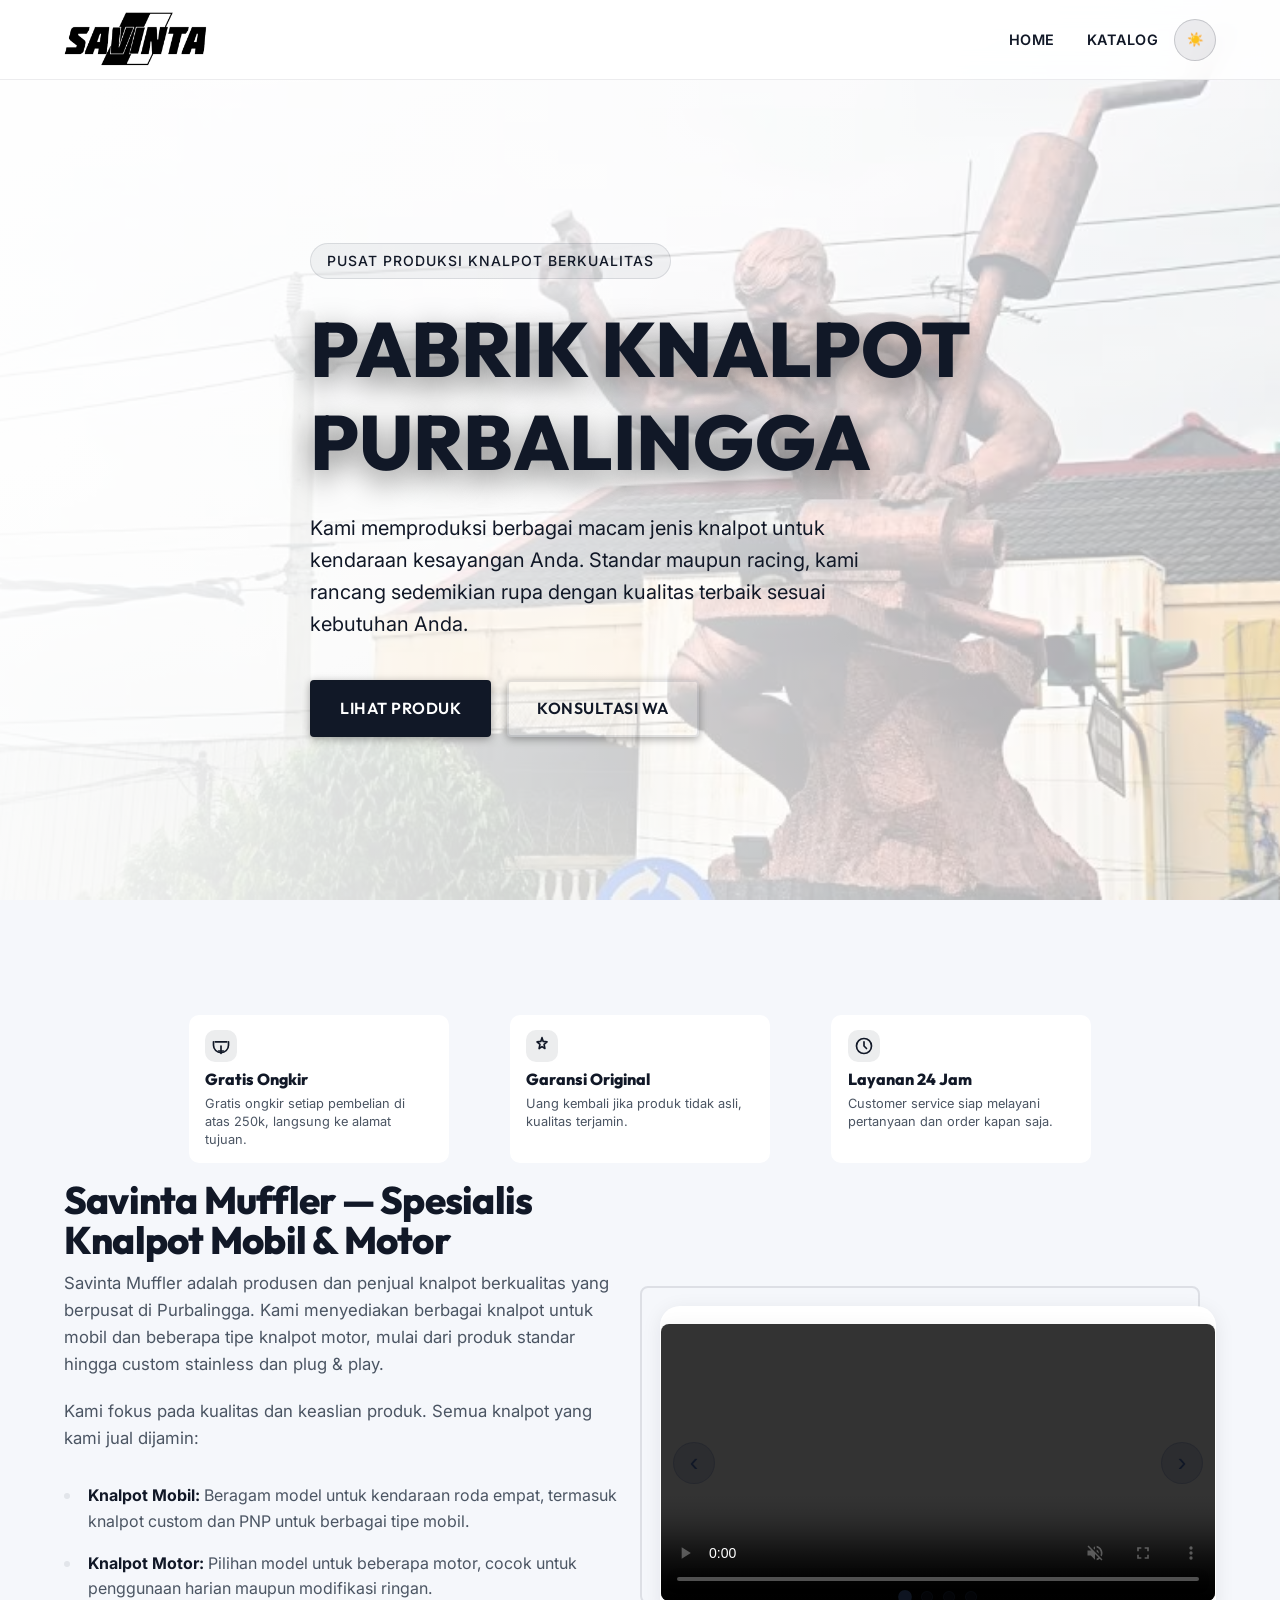
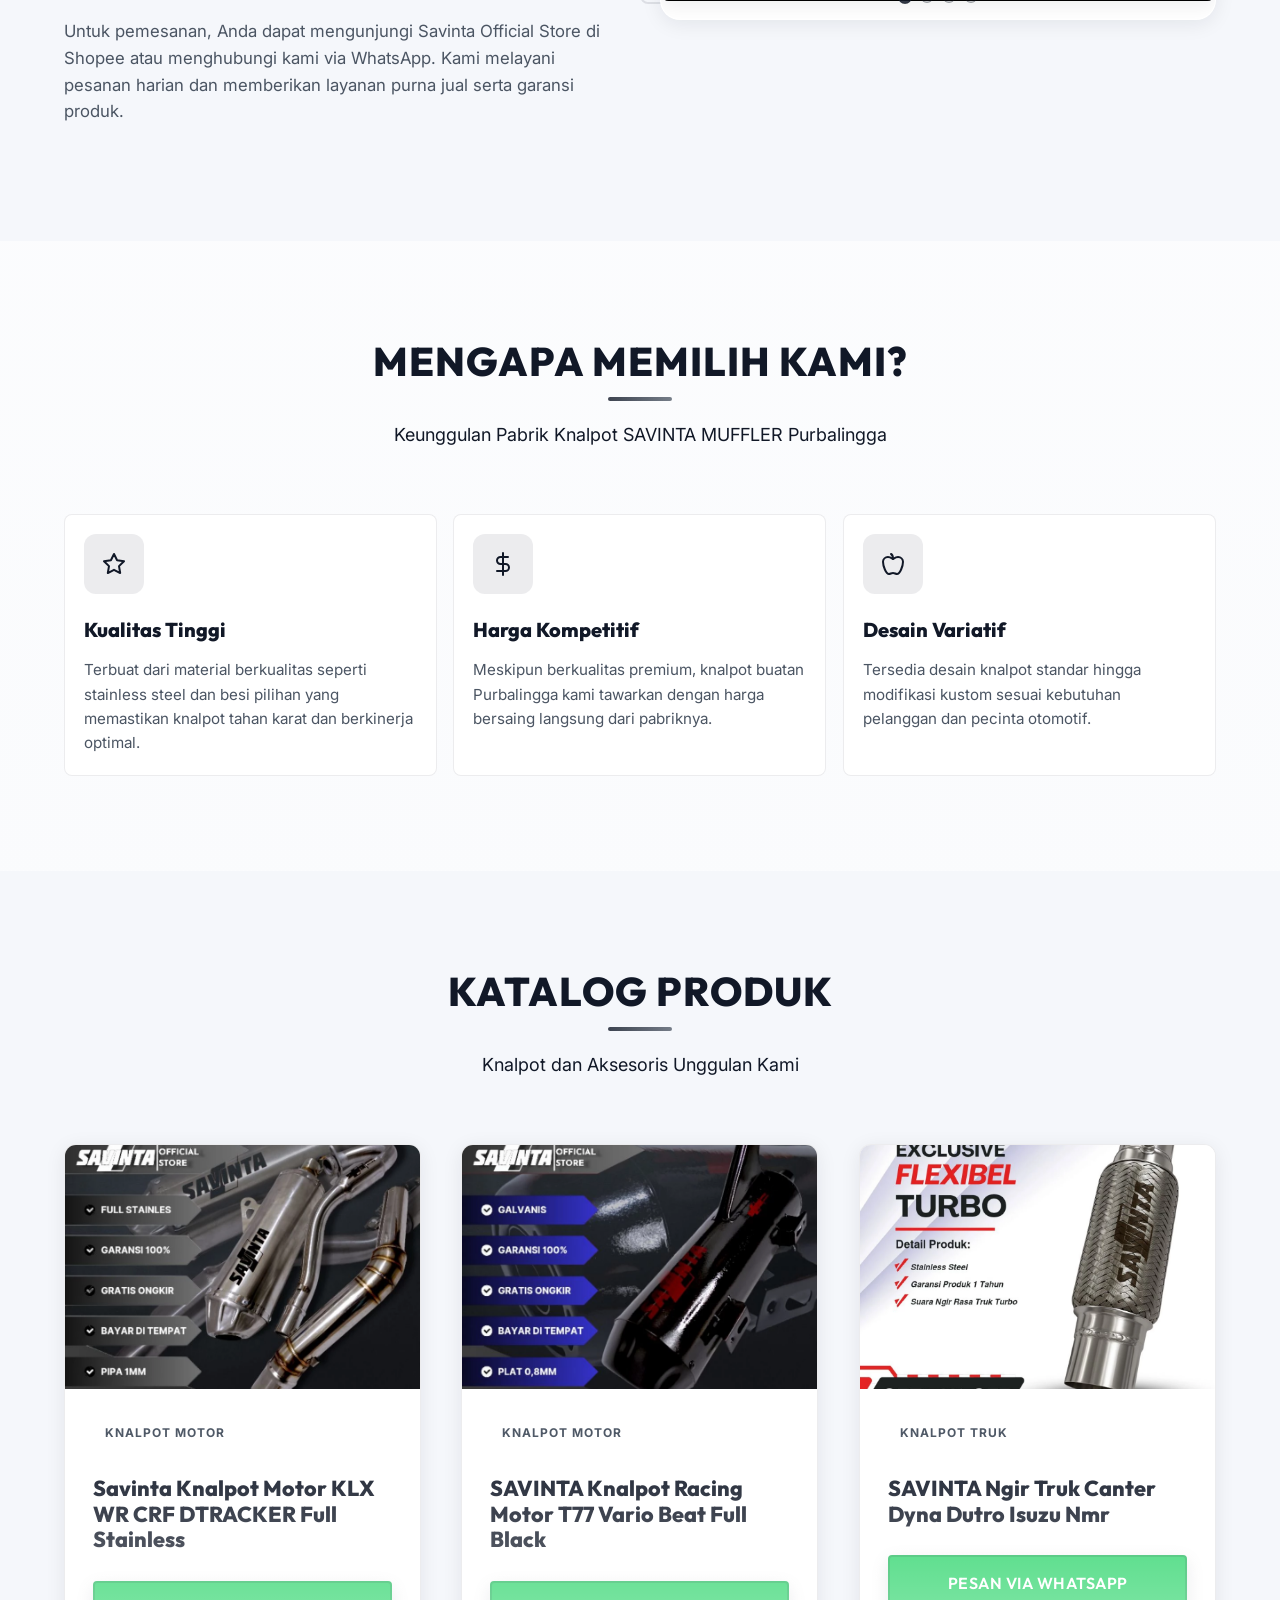
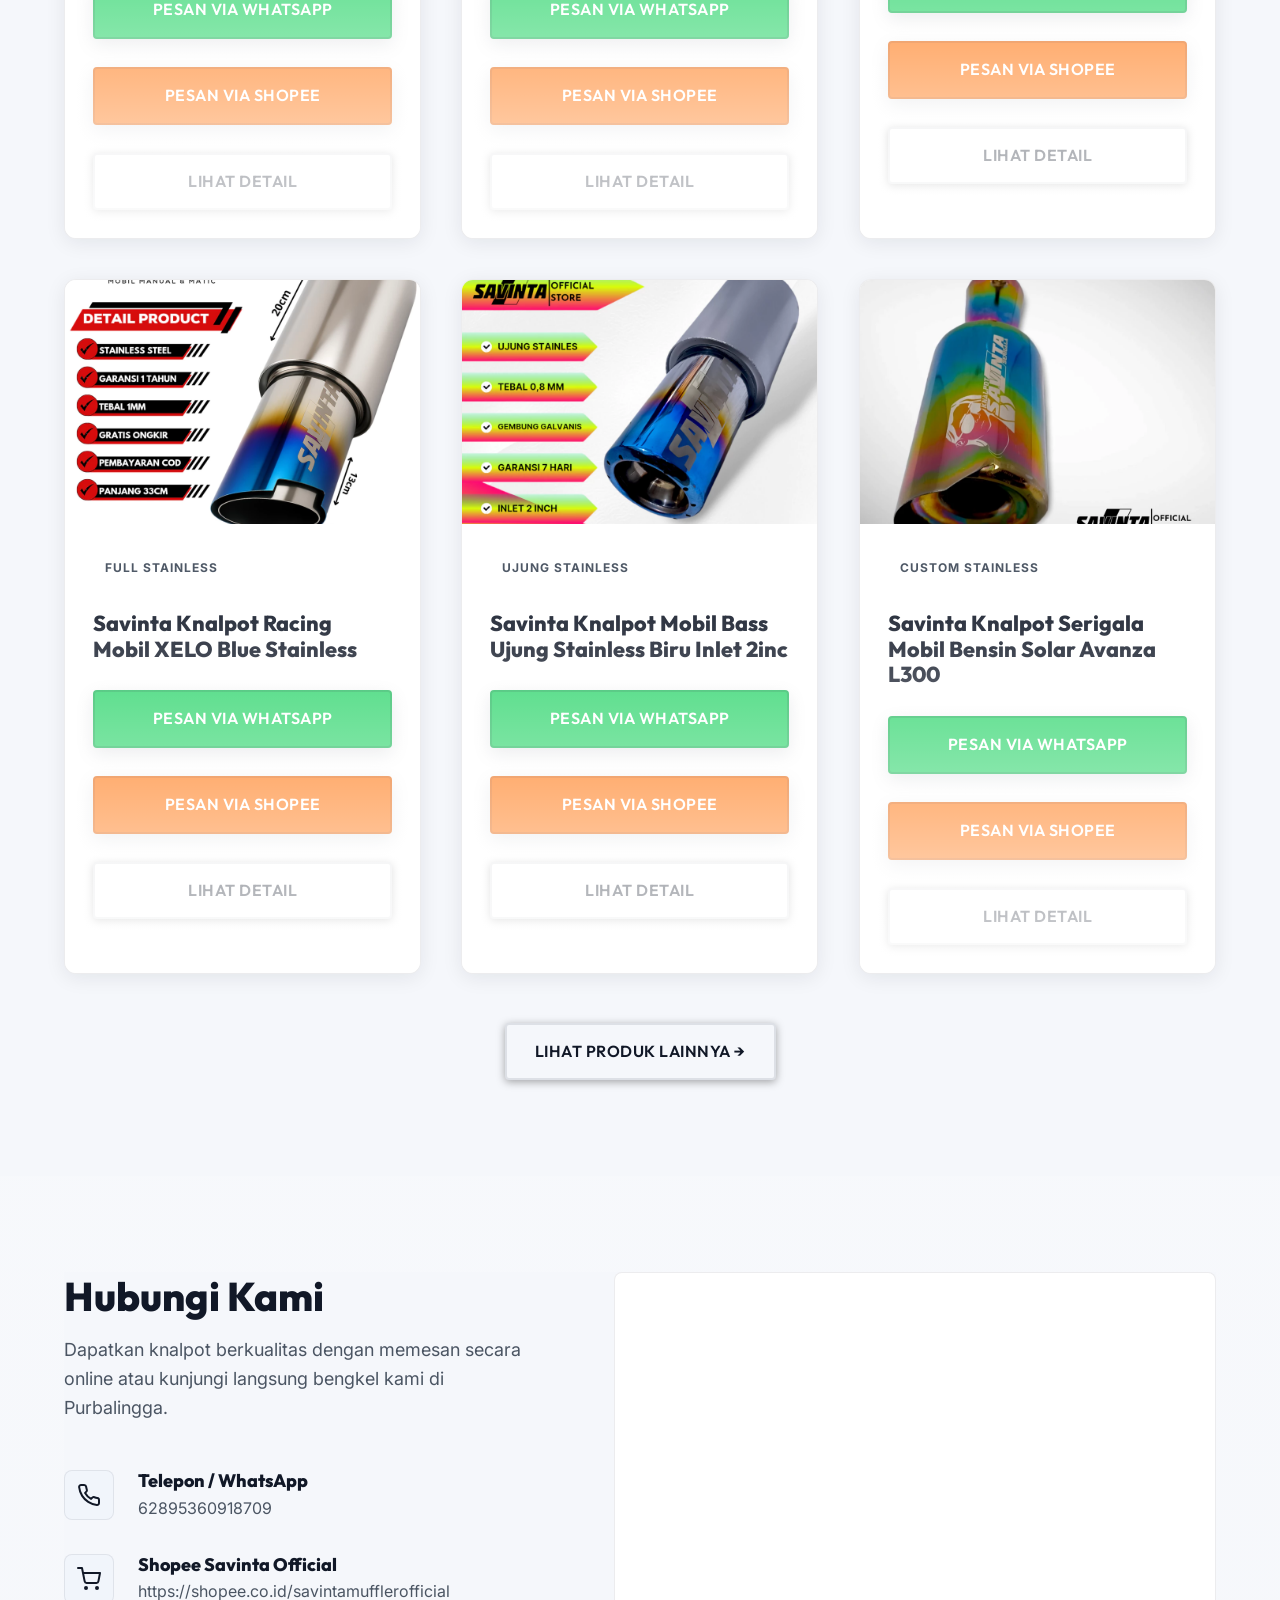
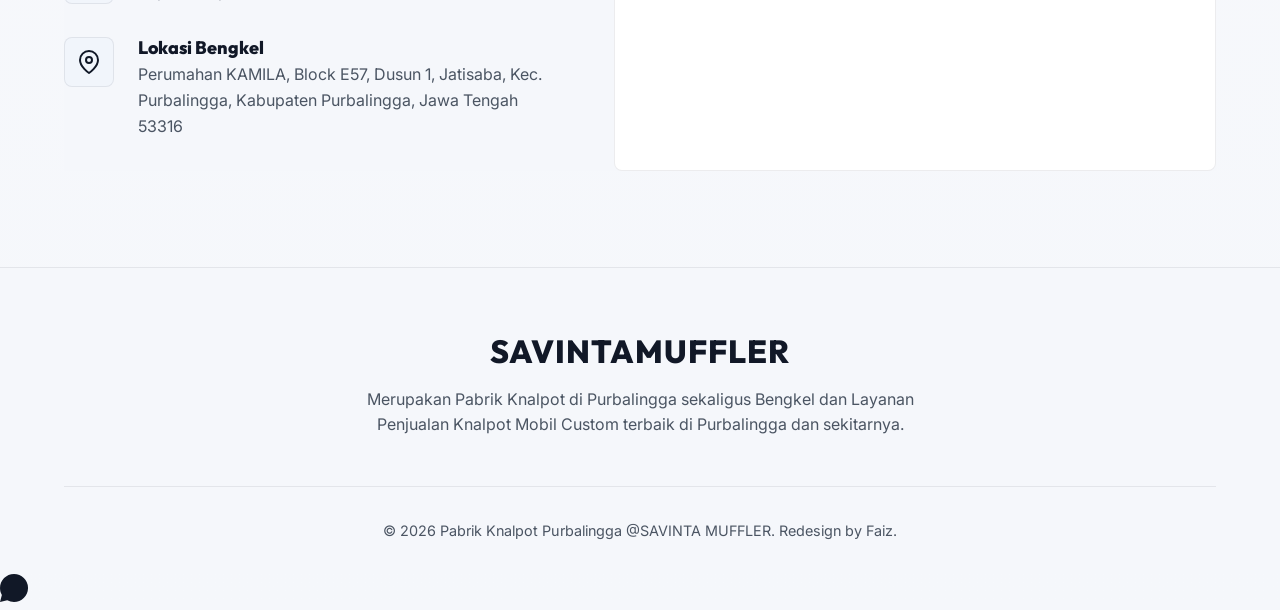
==== commit 31ce807d: "Update index.html" ====
--- a/index.html
+++ b/index.html
@@ -302,5 +302,20 @@
     </footer>
 
     <script src="script.js"></script>
+
+    <a href="https://wa.me/628XXXXXXXXXX"
+   class="floating-whatsapp"
+   target="_blank">
+
+    <svg xmlns="http://www.w3.org/2000/svg"
+         width="28"
+         height="28"
+         fill="currentColor"
+         viewBox="0 0 16 16">
+      <path d="M13.601 2.326A7.854 7.854 0 0 0 8.004 0C3.58 0 .004 3.576.004 8c0 1.409.368 2.785 1.066 3.998L0 16l4.116-1.055A7.964 7.964 0 0 0 8.004 16c4.423 0 8-3.576 8-8a7.95 7.95 0 0 0-2.403-5.674z"/>
+    </svg>
+
+</a>
 </body>
+    <!-- deploy test -->
 </html>
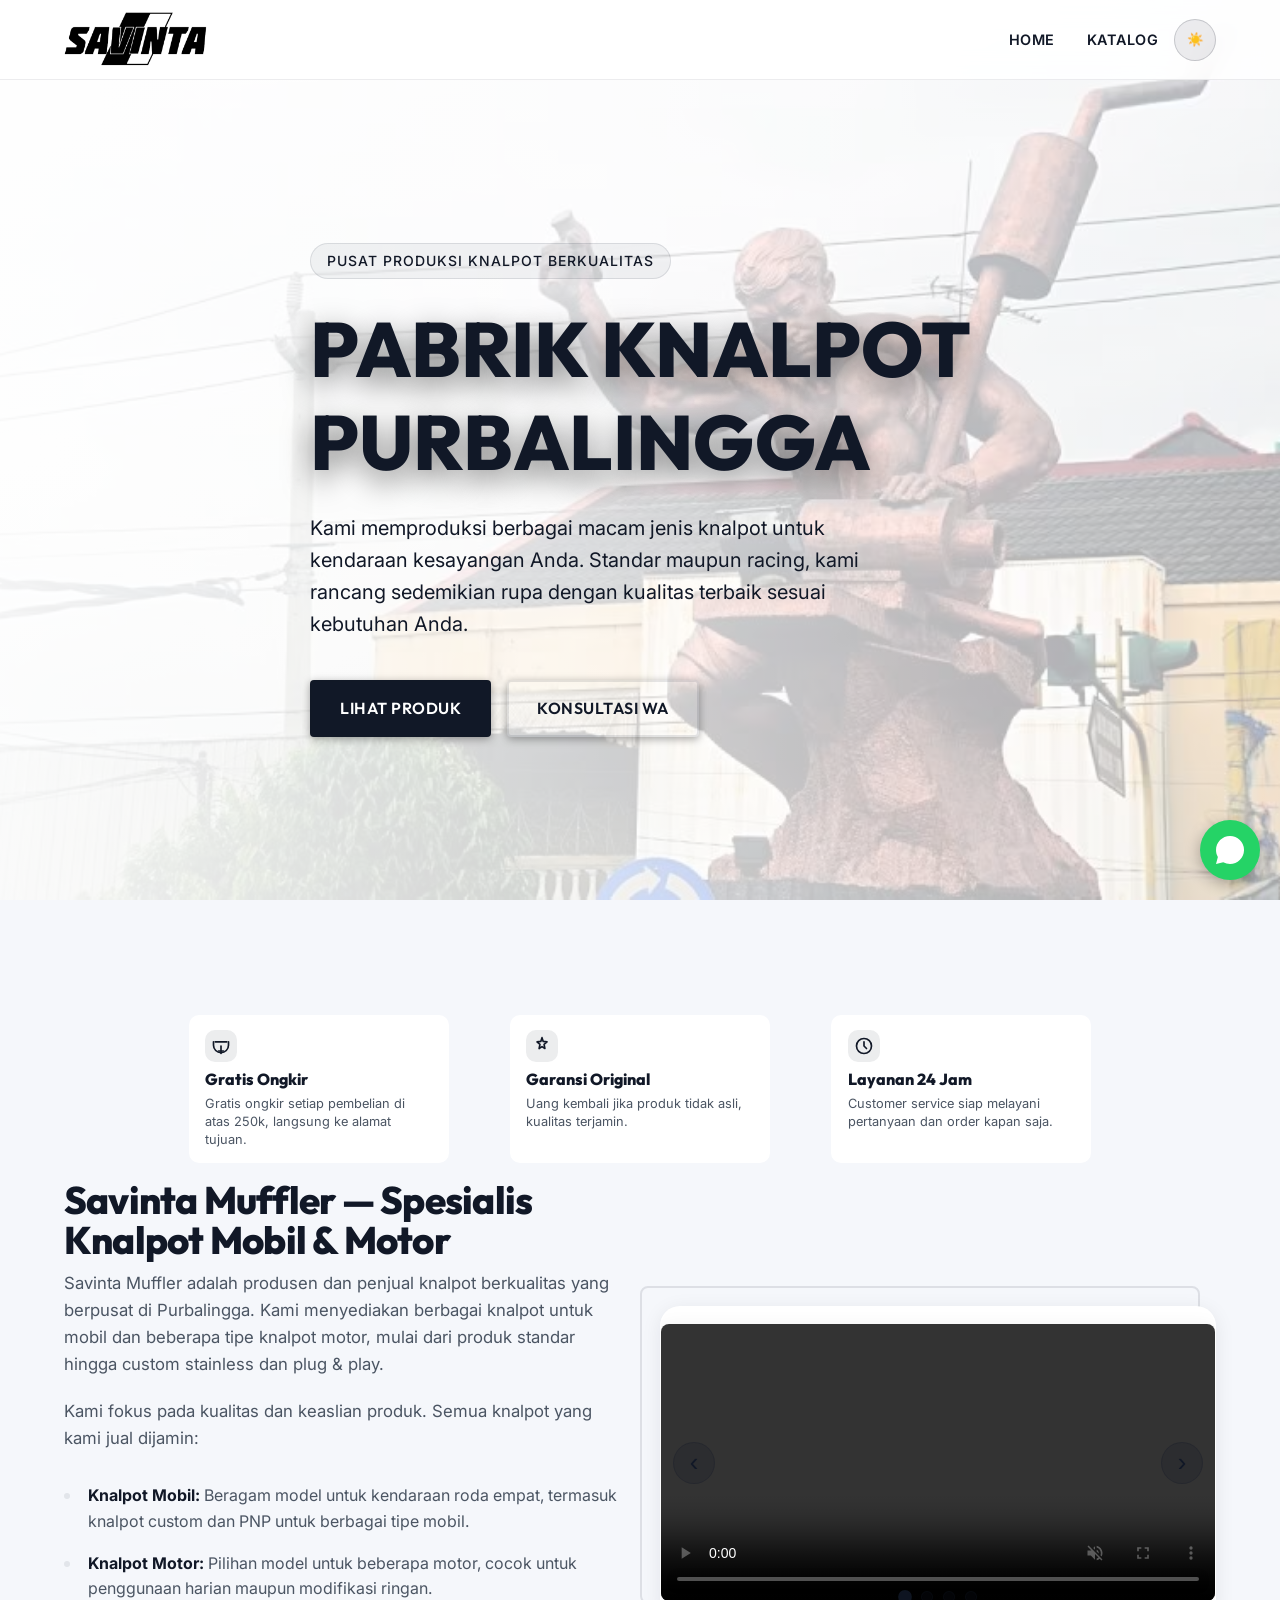
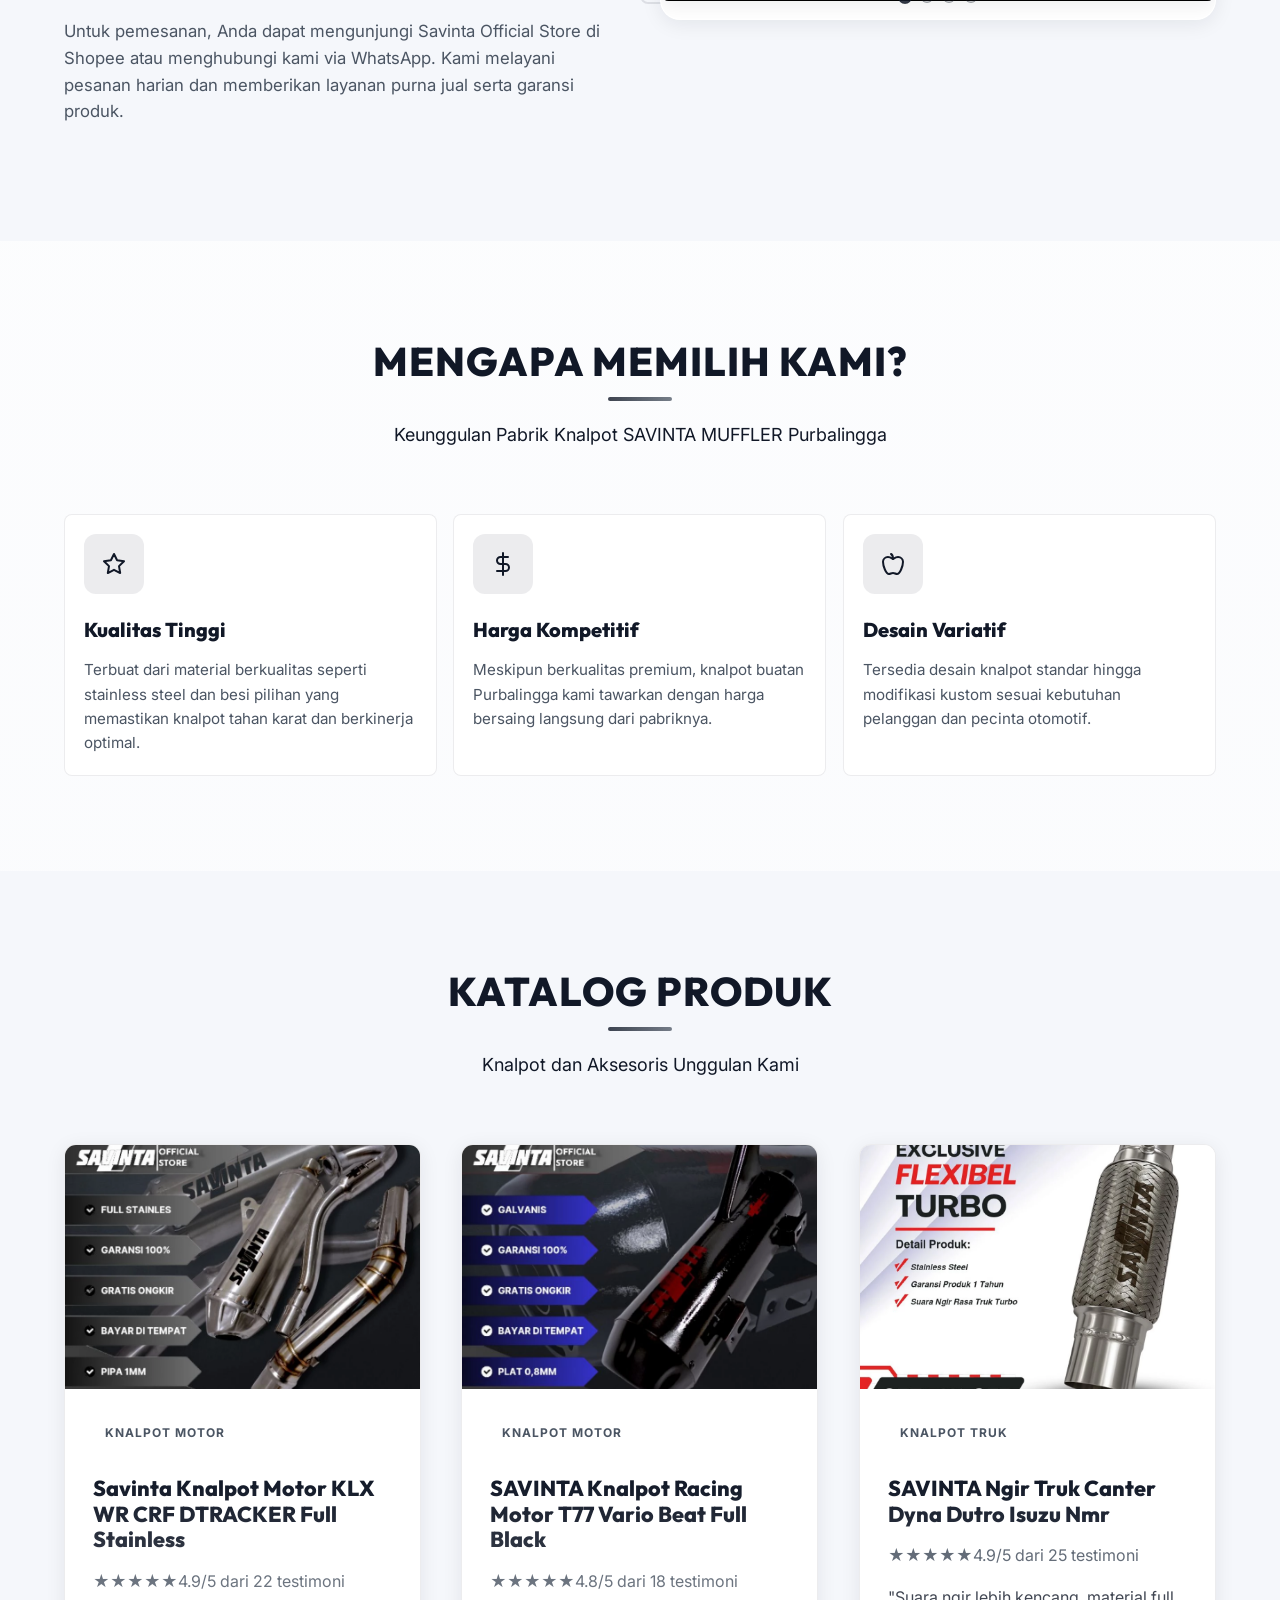
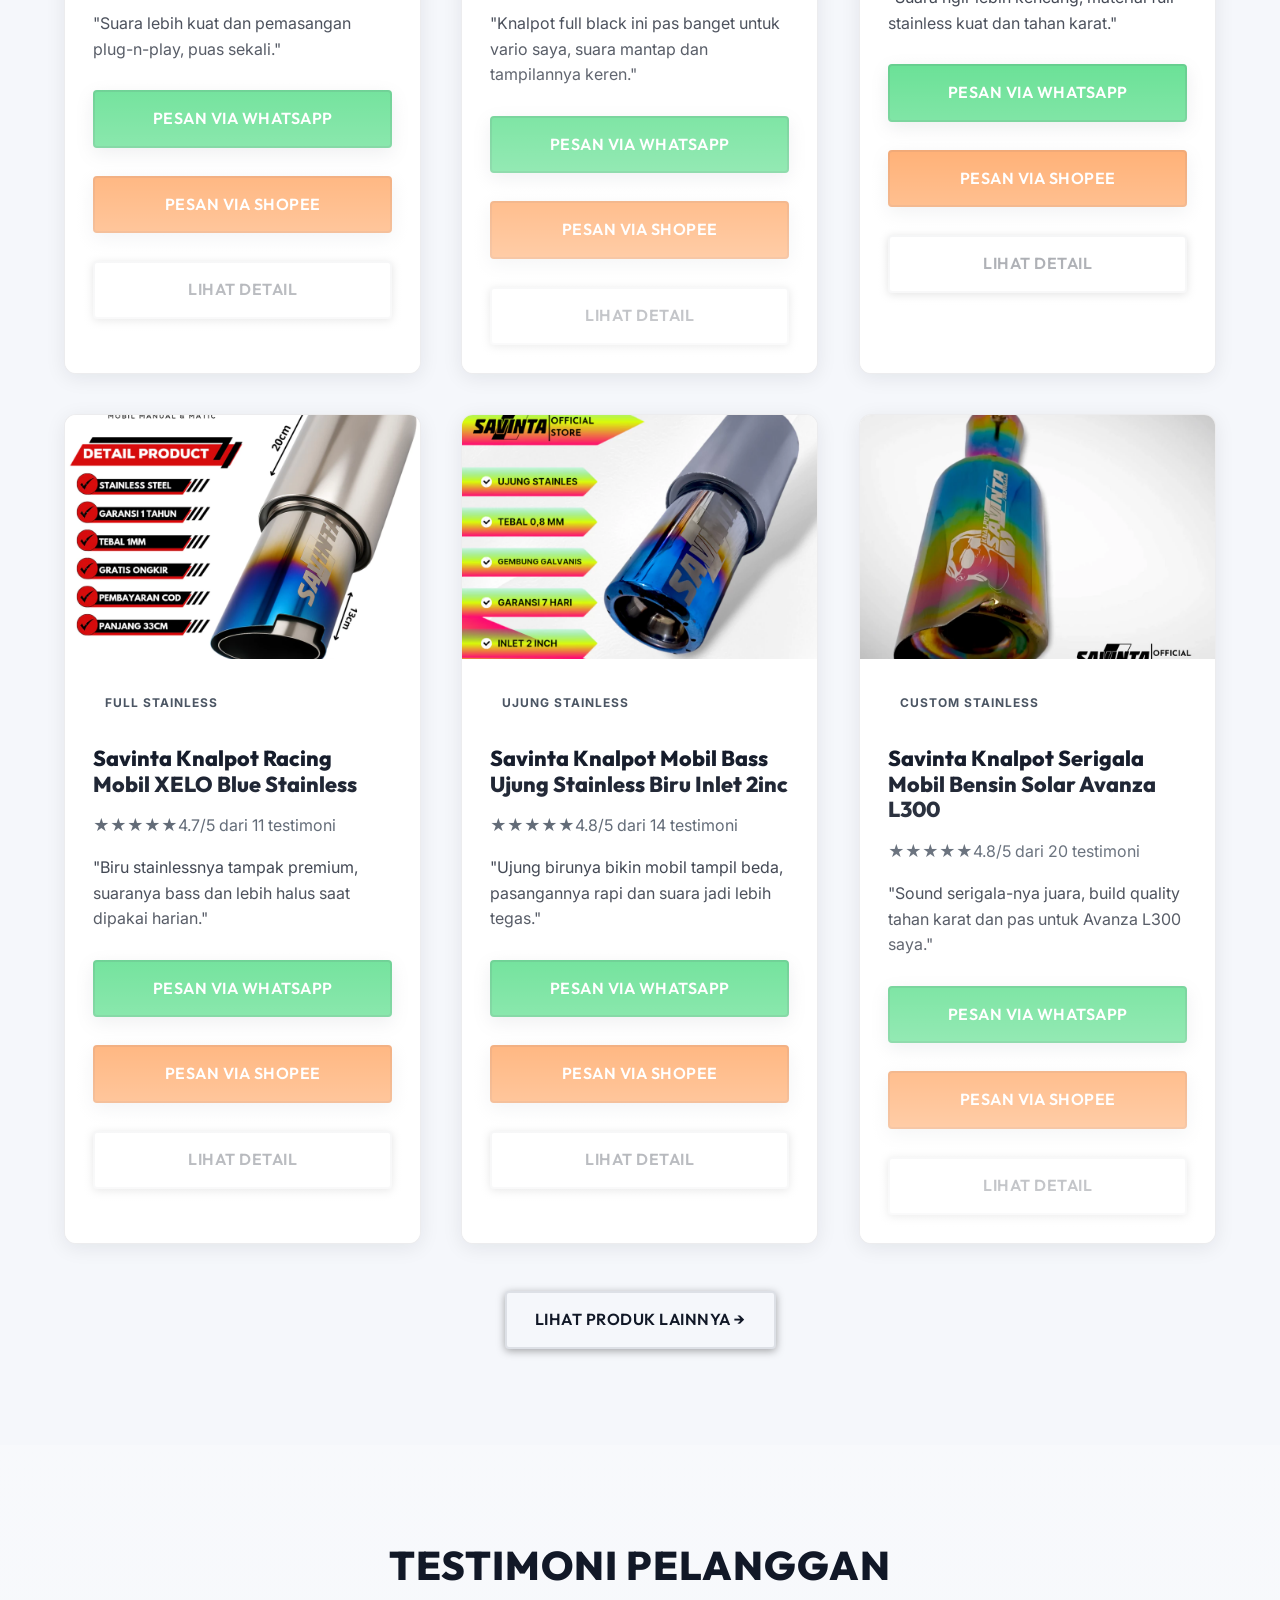
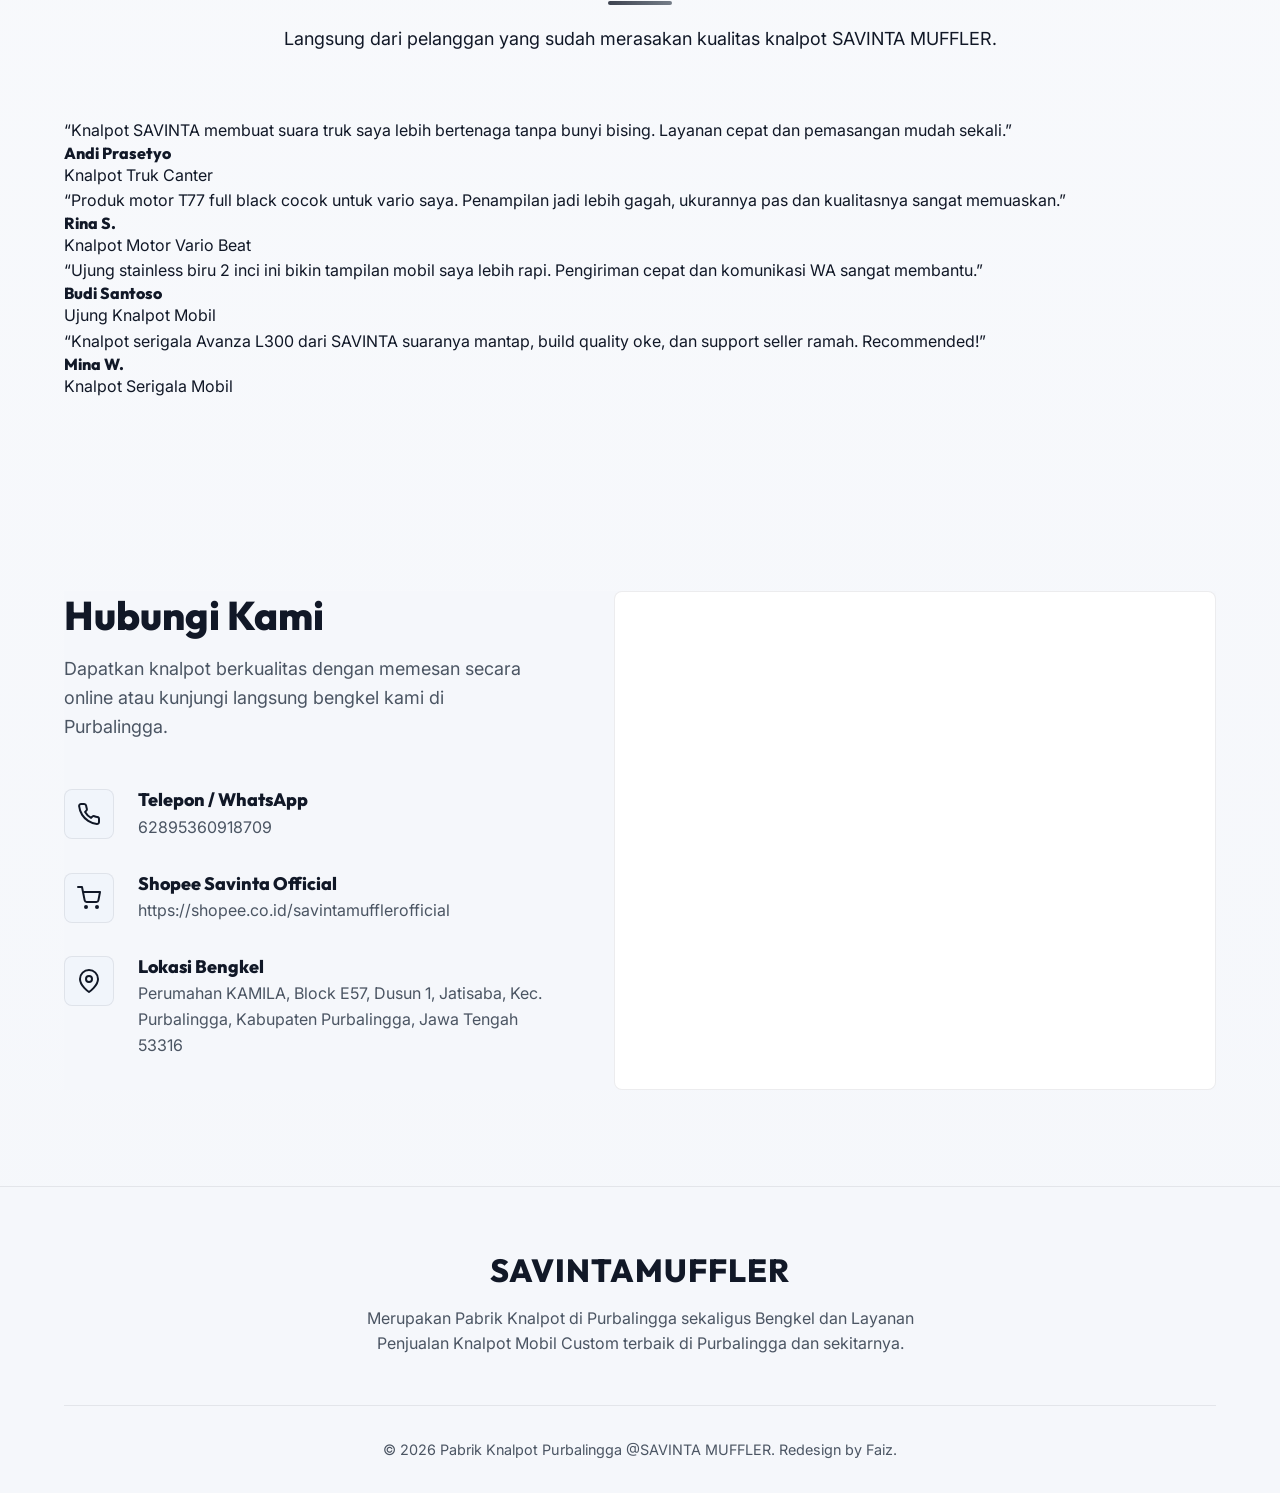
==== commit 5d40053c: "Update index.html" ====
--- a/index.html
+++ b/index.html
@@ -162,6 +162,8 @@
                     <div class="product-info">
                         <span class="product-category">Knalpot Motor</span>
                         <h3>Savinta Knalpot Motor KLX WR CRF DTRACKER Full Stainless</h3>
+                        <div class="product-rating"><span class="stars">★★★★★</span><span class="rating-text">4.9/5 dari 22 testimoni</span></div>
+                        <p class="product-review">"Suara lebih kuat dan pemasangan plug-n-play, puas sekali."</p>
                         <a class="btn btn-whatsapp btn-full" target="_blank" href="https://api.whatsapp.com/send?phone=62895360918709&text=Haloo%20SavintaMuffler%20Saya%20mau%20pesan%20Knalpot%20Motor%20KLX%20WR%20CRF%20DTRACKER%20Full%20Stainless">Pesan via WhatsApp</a>
                         <a class="btn btn-shopee btn-full" target="_blank" href="https://shopee.co.id/Savinta-Knalpot-Motor-KLX-WR-CRF-DTRACKER-Full-Stainles-Plug-N-Play-Type-NERO-i.252557546.18395927145?extraParams=%7B%22display_model_id%22%3A207223590487%2C%22model_selection_logic%22%3A3%7D">Pesan via Shopee</a>
                         <a href="product.html?id=motor-klx-wr-crf-dtracker-full-stainless" class="btn btn-secondary btn-full">Lihat Detail</a>
@@ -174,6 +176,8 @@
                     <div class="product-info">
                         <span class="product-category">Knalpot Motor</span>
                         <h3>SAVINTA Knalpot Racing Motor T77 Vario Beat Full Black</h3>
+                        <div class="product-rating"><span class="stars">★★★★★</span><span class="rating-text">4.8/5 dari 18 testimoni</span></div>
+                        <p class="product-review">"Knalpot full black ini pas banget untuk vario saya, suara mantap dan tampilannya keren."</p>
                         <a class="btn btn-whatsapp btn-full" target="_blank" href="https://api.whatsapp.com/send?phone=62895360918709&text=Haloo%20SavintaMuffler%20Saya%20mau%20pesan%20Knalpot%20Motor%20T77%20Vario%20Beat%20Full%20Black">Pesan via WhatsApp</a>
                         <a class="btn btn-shopee btn-full" target="_blank" href="https://shopee.co.id/SAVINTA-Knalpot-Racing-Motor-T77-Vario-Beat-Scoopy-Nmax-Pcx-Aerox-Mio-J-Sporty-Fino-Gt-Soul-Standar-Original-Gembung-Besar-Tsukigi-i.252557546.23049124975?extraParams=%7B%22display_model_id%22%3A217239571297%2C%22model_selection_logic%22%3A3%7D">Pesan via Shopee</a>
                         <a href="product.html?id=motor-t77-vario-beat-full-black" class="btn btn-secondary btn-full">Lihat Detail</a>
@@ -186,6 +190,8 @@
                     <div class="product-info">
                         <span class="product-category">Knalpot Truk</span>
                         <h3>SAVINTA Ngir Truk Canter Dyna Dutro Isuzu Nmr</h3>
+                        <div class="product-rating"><span class="stars">★★★★★</span><span class="rating-text">4.9/5 dari 25 testimoni</span></div>
+                        <p class="product-review">"Suara ngir lebih kencang, material full stainless kuat dan tahan karat."</p>
                         <a class="btn btn-whatsapp btn-full" target="_blank" href="https://api.whatsapp.com/send?phone=62895360918709&text=Haloo%20SavintaMuffler%20Saya%20mau%20pesan%20Knalpot%20Canter%20Dyna%20Dutro%20Isuzu%20Nmr">Pesan via WhatsApp</a>
                         <a class="btn btn-shopee btn-full" target="_blank" href="https://shopee.co.id/SAVINTA-Ngir-Truk-Canter-Dyna-Dutro-Isuzu-Nmr-Nkr-Full-Stainles-i.252557546.5234963029?extraParams=%7B%22display_model_id%22%3A266043408304%2C%22model_selection_logic%22%3A3%7D">Pesan via Shopee</a>
                         <a href="product.html?id=canter-dyna-dutro-isuzu-nmr" class="btn btn-secondary btn-full">Lihat Detail</a>
@@ -198,6 +204,8 @@
                     <div class="product-info">
                         <span class="product-category">Full Stainless</span>
                         <h3>Savinta Knalpot Racing Mobil XELO Blue Stainless</h3>
+                        <div class="product-rating"><span class="stars">★★★★★</span><span class="rating-text">4.7/5 dari 11 testimoni</span></div>
+                        <p class="product-review">"Biru stainlessnya tampak premium, suaranya bass dan lebih halus saat dipakai harian."</p>
                         <a class="btn btn-whatsapp btn-full" target="_blank" href="https://api.whatsapp.com/send?phone=62895360918709&text=Haloo%20SavintaMuffler%20Saya%20mau%20pesan%20XELO%20Blue%20Stainless">Pesan via WhatsApp</a>
                         <a class="btn btn-shopee btn-full" target="_blank" href="https://shopee.co.id/Savinta-Knalpot-Racing-Mobil-XELO-Blue-Stainles-Bass-Size-33cm-i.252557546.21867920688?extraParams=%7B%22display_model_id%22%3A29295807400%2C%22model_selection_logic%22%3A3%7D">Pesan via Shopee</a>
                         <a href="product.html?id=xelo-blue-stainless" class="btn btn-secondary btn-full">Lihat Detail</a>
@@ -210,6 +218,8 @@
                     <div class="product-info">
                         <span class="product-category">Ujung Stainless</span>
                         <h3>Savinta Knalpot Mobil Bass Ujung Stainless Biru Inlet 2inc</h3>
+                        <div class="product-rating"><span class="stars">★★★★★</span><span class="rating-text">4.8/5 dari 14 testimoni</span></div>
+                        <p class="product-review">"Ujung birunya bikin mobil tampil beda, pasangannya rapi dan suara jadi lebih tegas."</p>
                         <a class="btn btn-whatsapp btn-full" target="_blank" href="https://api.whatsapp.com/send?phone=62895360918709&text=Haloo%20SavintaMuffler%20Saya%20mau%20pesan%20Biru%20Inlet%202inc">Pesan via WhatsApp</a>
                         <a class="btn btn-shopee btn-full" target="_blank" href="https://shopee.co.id/[base64].252557546.10440700249?extraParams=%7B%22display_model_id%22%3A127456557837%2C%22model_selection_logic%22%3A3%7D">Pesan via Shopee</a>
                         <a href="product.html?id=biru-inlet-2inc" class="btn btn-secondary btn-full">Lihat Detail</a>
@@ -222,6 +232,8 @@
                     <div class="product-info">
                         <span class="product-category">Custom Stainless</span>
                         <h3>Savinta Knalpot Serigala Mobil Bensin Solar Avanza L300</h3>
+                        <div class="product-rating"><span class="stars">★★★★★</span><span class="rating-text">4.8/5 dari 20 testimoni</span></div>
+                        <p class="product-review">"Sound serigala-nya juara, build quality tahan karat dan pas untuk Avanza L300 saya."</p>
                         <a class="btn btn-whatsapp btn-full" target="_blank" href="https://api.whatsapp.com/send?phone=62895360918709&text=Haloo%20SavintaMuffler%20Saya%20mau%20pesan%20Mobil%20Bensin%20Solar%20Avanza%20L300">Pesan via WhatsApp</a>
                         <a class="btn btn-shopee btn-full" target="_blank" href="https://shopee.co.id/Savinta-Knalpot-Serigala-Mobil-Bensin-Solar-Avanza-L300-Grandmax-Luxio-Traga-Panther-Kijang-Xenia-Sigra-i.252557546.9813675841?extraParams=%7B%22display_model_id%22%3A53652428370%2C%22model_selection_logic%22%3A3%7D">Pesan via Shopee</a>
                         <a href="product.html?id=mobil-bensin-solar-avanza-l300" class="btn btn-secondary btn-full">Lihat Detail</a>
@@ -231,6 +243,38 @@
             
             <div class="text-center" style="margin-top: 3rem;">
                 <a href="catalog.html" class="btn btn-secondary">Lihat Produk Lainnya →</a>
+            </div>
+        </div>
+    </section>
+
+    <!-- Testimonial Section -->
+    <section id="testimonials" class="section testimonials-section">
+        <div class="container">
+            <div class="section-header animate-on-scroll">
+                <h2>Testimoni Pelanggan</h2>
+                <p>Langsung dari pelanggan yang sudah merasakan kualitas knalpot SAVINTA MUFFLER.</p>
+            </div>
+            <div class="testimonials-grid">
+                <div class="testimonial-card animate-on-scroll fade-up">
+                    <p>“Knalpot SAVINTA membuat suara truk saya lebih bertenaga tanpa bunyi bising. Layanan cepat dan pemasangan mudah sekali.”</p>
+                    <h4>Andi Prasetyo</h4>
+                    <span>Knalpot Truk Canter</span>
+                </div>
+                <div class="testimonial-card animate-on-scroll fade-up">
+                    <p>“Produk motor T77 full black cocok untuk vario saya. Penampilan jadi lebih gagah, ukurannya pas dan kualitasnya sangat memuaskan.”</p>
+                    <h4>Rina S.</h4>
+                    <span>Knalpot Motor Vario Beat</span>
+                </div>
+                <div class="testimonial-card animate-on-scroll fade-up">
+                    <p>“Ujung stainless biru 2 inci ini bikin tampilan mobil saya lebih rapi. Pengiriman cepat dan komunikasi WA sangat membantu.”</p>
+                    <h4>Budi Santoso</h4>
+                    <span>Ujung Knalpot Mobil</span>
+                </div>
+                <div class="testimonial-card animate-on-scroll fade-up">
+                    <p>“Knalpot serigala Avanza L300 dari SAVINTA suaranya mantap, build quality oke, dan support seller ramah. Recommended!”</p>
+                    <h4>Mina W.</h4>
+                    <span>Knalpot Serigala Mobil</span>
+                </div>
             </div>
         </div>
     </section>
@@ -303,7 +347,7 @@
 
     <script src="script.js"></script>
 
-    <a href="https://wa.me/628XXXXXXXXXX"
+    <a href="https://wa.me/62895360918709"
    class="floating-whatsapp"
    target="_blank">
 
--- a/style.css
+++ b/style.css
@@ -1398,3 +1398,34 @@
         padding: 4rem 0;
     }
 }
+.floating-whatsapp {
+    position: fixed !important;
+    right: 20px !important;
+    bottom: 20px !important;
+    left: auto !important;
+    top: auto !important;
+
+    width: 60px;
+    height: 60px;
+
+    background: #25D366;
+
+    border-radius: 50%;
+
+    display: flex;
+    align-items: center;
+    justify-content: center;
+
+    color: white;
+    text-decoration: none;
+
+    z-index: 99999;
+
+    box-shadow: 0 4px 15px rgba(0,0,0,0.3);
+
+    transition: 0.3s;
+}
+
+.floating-whatsapp:hover {
+    transform: scale(1.1);
+}
